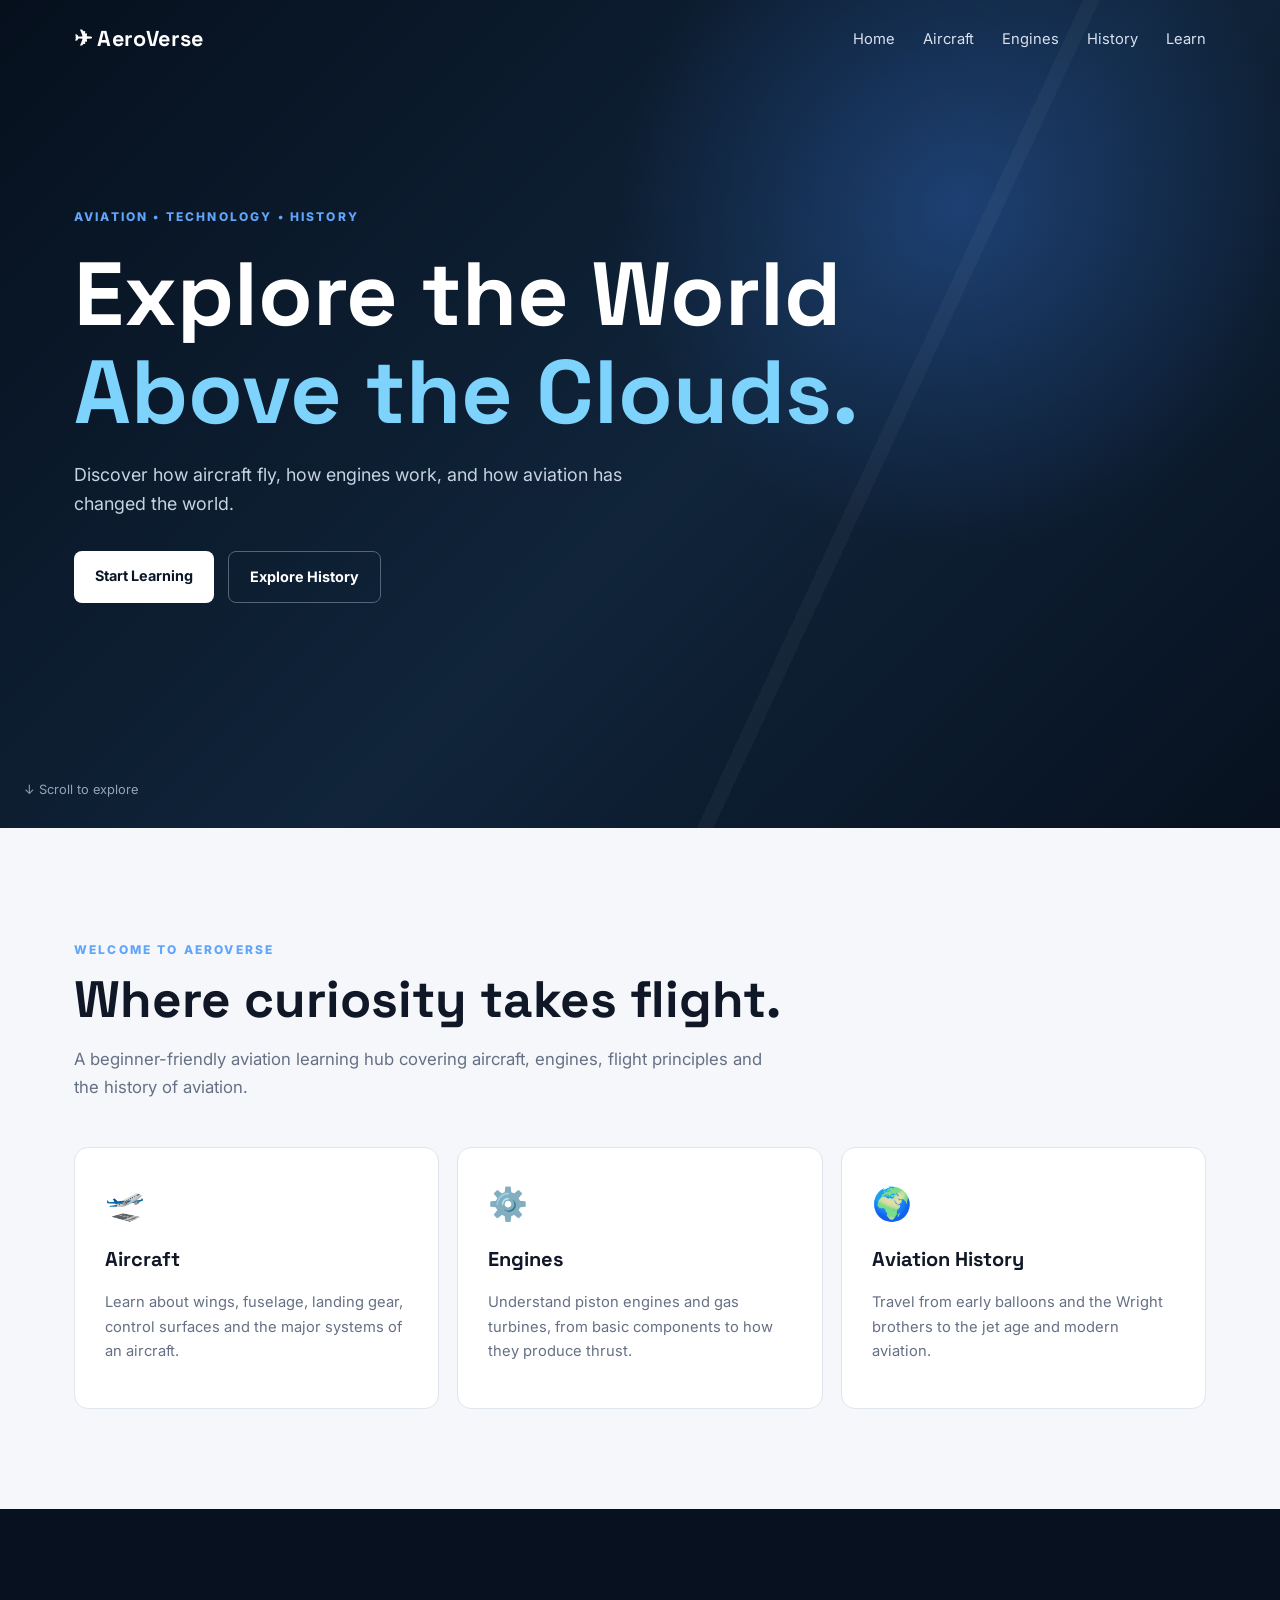
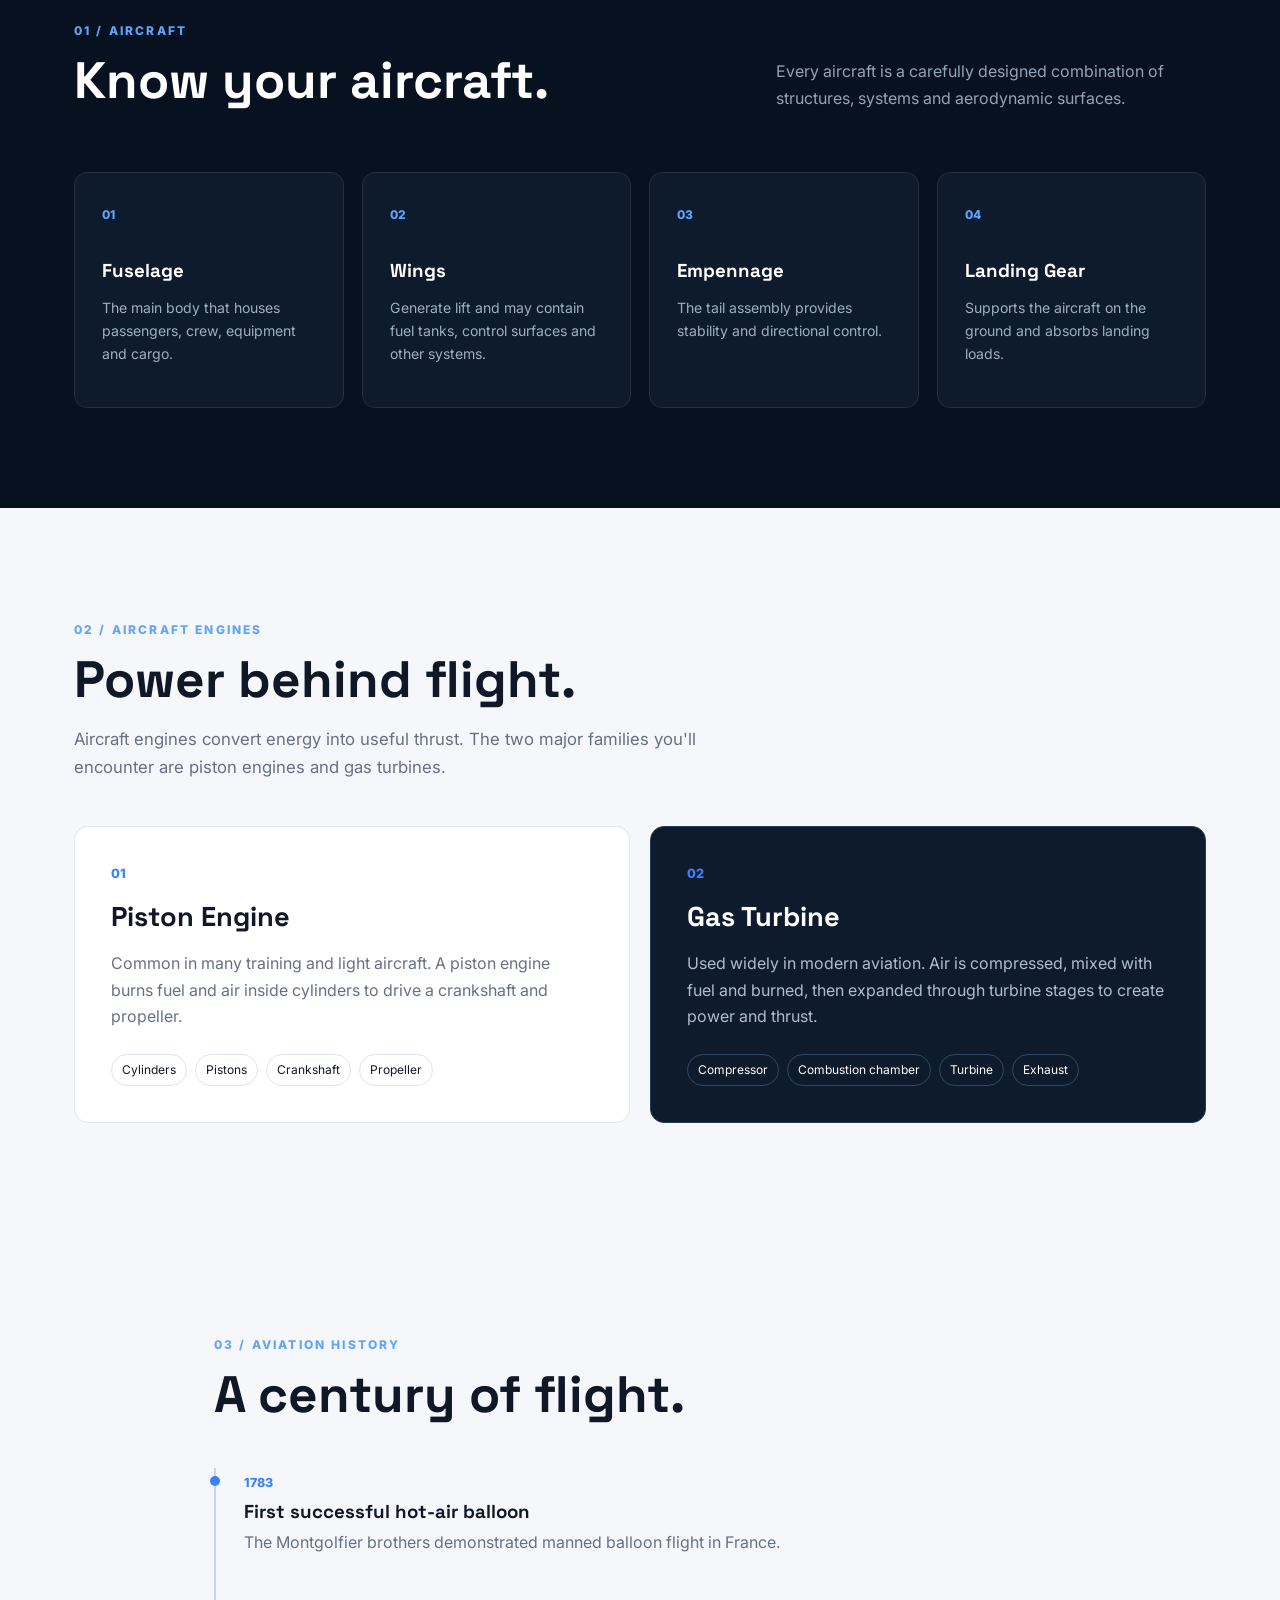
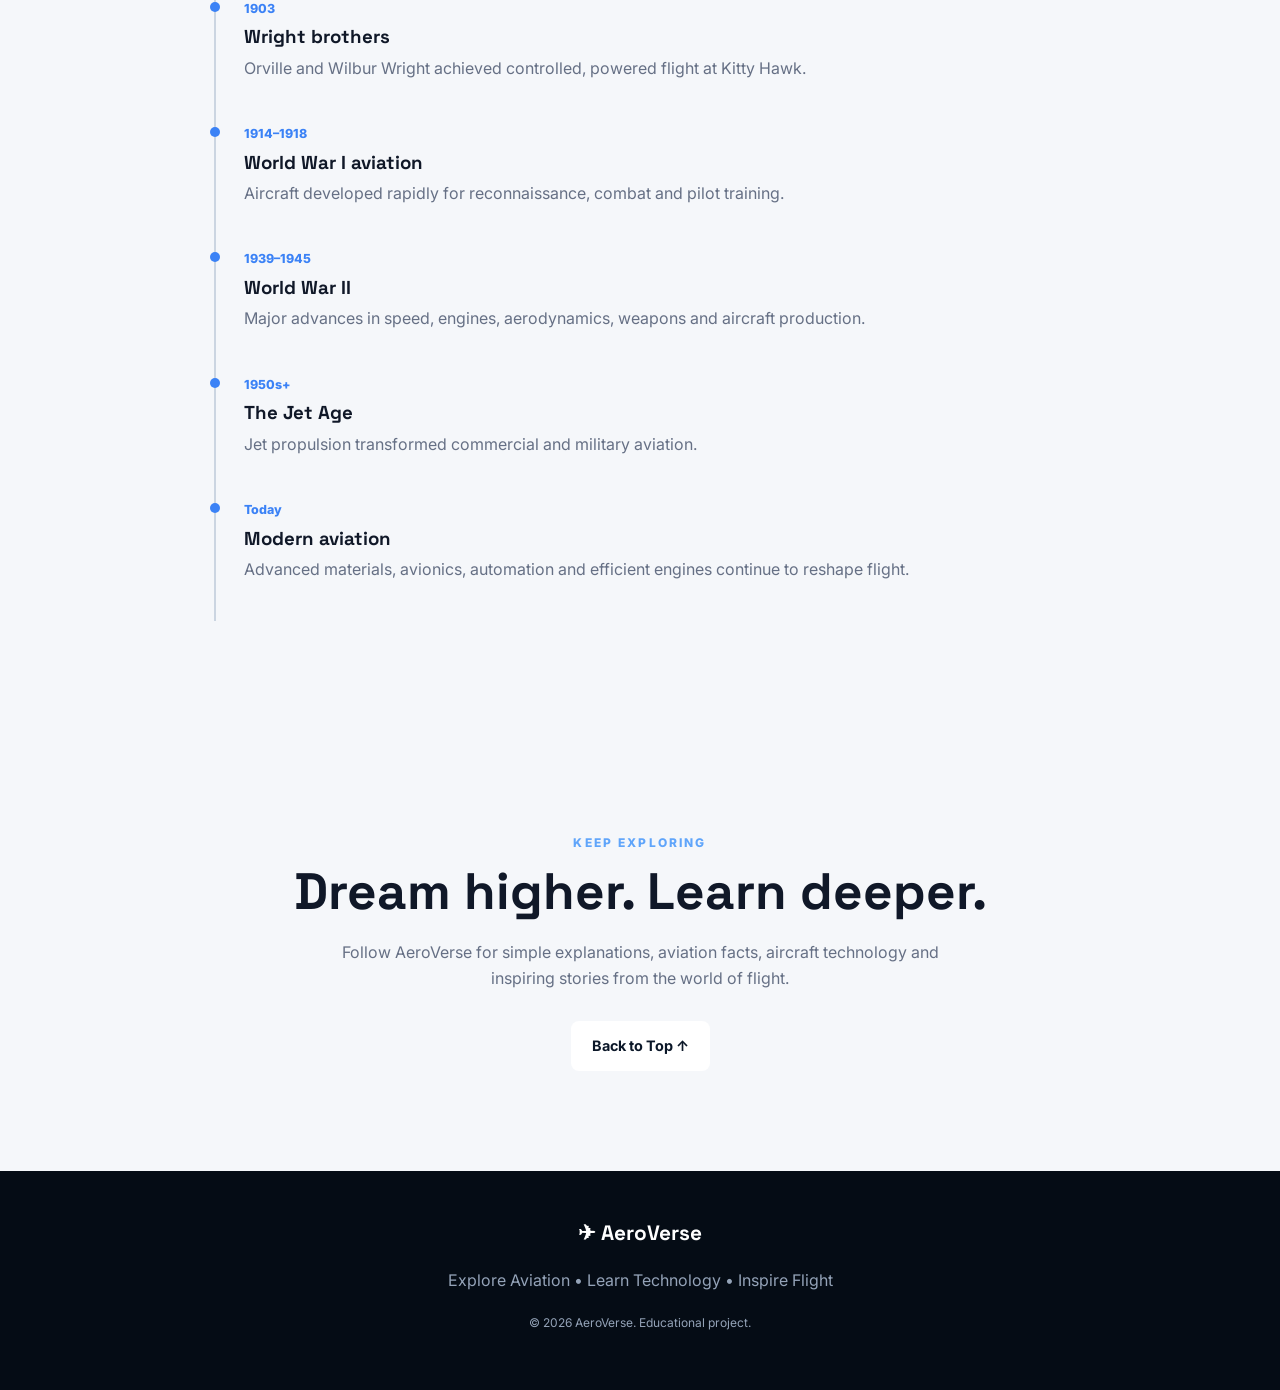
==== index.html @ e1a61847 "Add files via upload" ====
<!DOCTYPE html>
<html lang="en">
<head>
  <meta charset="UTF-8">
  <meta name="viewport" content="width=device-width, initial-scale=1.0">
  <meta name="description" content="AeroVerse - Explore aircraft, engines, aviation history and the technology of flight.">
  <title>AeroVerse | Explore Aviation</title>
  <link rel="stylesheet" href="style.css">
</head>
<body>
  <header class="hero" id="home">
    <nav class="navbar">
      <a class="logo" href="#home">✈ AeroVerse</a>
      <button class="menu-btn" aria-label="Open menu">☰</button>
      <div class="nav-links">
        <a href="#home">Home</a>
        <a href="#aircraft">Aircraft</a>
        <a href="#engines">Engines</a>
        <a href="#history">History</a>
        <a href="#learn">Learn</a>
      </div>
    </nav>

    <div class="hero-content">
      <p class="eyebrow">AVIATION • TECHNOLOGY • HISTORY</p>
      <h1>Explore the World<br><span>Above the Clouds.</span></h1>
      <p class="hero-text">Discover how aircraft fly, how engines work, and how aviation has changed the world.</p>
      <div class="hero-buttons">
        <a class="btn primary" href="#learn">Start Learning</a>
        <a class="btn secondary" href="#history">Explore History</a>
      </div>
    </div>
    <div class="scroll-hint">↓ Scroll to explore</div>
  </header>

  <main>
    <section class="section intro" id="learn">
      <p class="section-tag">WELCOME TO AEROVERSE</p>
      <h2>Where curiosity takes flight.</h2>
      <p class="section-lead">A beginner-friendly aviation learning hub covering aircraft, engines, flight principles and the history of aviation.</p>

      <div class="cards three">
        <article class="card">
          <div class="icon">🛫</div>
          <h3>Aircraft</h3>
          <p>Learn about wings, fuselage, landing gear, control surfaces and the major systems of an aircraft.</p>
        </article>
        <article class="card">
          <div class="icon">⚙️</div>
          <h3>Engines</h3>
          <p>Understand piston engines and gas turbines, from basic components to how they produce thrust.</p>
        </article>
        <article class="card">
          <div class="icon">🌍</div>
          <h3>Aviation History</h3>
          <p>Travel from early balloons and the Wright brothers to the jet age and modern aviation.</p>
        </article>
      </div>
    </section>

    <section class="section dark" id="aircraft">
      <div class="section-heading">
        <div>
          <p class="section-tag">01 / AIRCRAFT</p>
          <h2>Know your aircraft.</h2>
        </div>
        <p>Every aircraft is a carefully designed combination of structures, systems and aerodynamic surfaces.</p>
      </div>

      <div class="cards four">
        <article class="topic-card">
          <span>01</span><h3>Fuselage</h3><p>The main body that houses passengers, crew, equipment and cargo.</p>
        </article>
        <article class="topic-card">
          <span>02</span><h3>Wings</h3><p>Generate lift and may contain fuel tanks, control surfaces and other systems.</p>
        </article>
        <article class="topic-card">
          <span>03</span><h3>Empennage</h3><p>The tail assembly provides stability and directional control.</p>
        </article>
        <article class="topic-card">
          <span>04</span><h3>Landing Gear</h3><p>Supports the aircraft on the ground and absorbs landing loads.</p>
        </article>
      </div>
    </section>

    <section class="section" id="engines">
      <p class="section-tag">02 / AIRCRAFT ENGINES</p>
      <h2>Power behind flight.</h2>
      <p class="section-lead">Aircraft engines convert energy into useful thrust. The two major families you'll encounter are piston engines and gas turbines.</p>

      <div class="engine-grid">
        <article class="engine-card">
          <div class="engine-number">01</div>
          <h3>Piston Engine</h3>
          <p>Common in many training and light aircraft. A piston engine burns fuel and air inside cylinders to drive a crankshaft and propeller.</p>
          <ul><li>Cylinders</li><li>Pistons</li><li>Crankshaft</li><li>Propeller</li></ul>
        </article>
        <article class="engine-card featured">
          <div class="engine-number">02</div>
          <h3>Gas Turbine</h3>
          <p>Used widely in modern aviation. Air is compressed, mixed with fuel and burned, then expanded through turbine stages to create power and thrust.</p>
          <ul><li>Compressor</li><li>Combustion chamber</li><li>Turbine</li><li>Exhaust</li></ul>
        </article>
      </div>
    </section>

    <section class="section timeline-section" id="history">
      <p class="section-tag">03 / AVIATION HISTORY</p>
      <h2>A century of flight.</h2>
      <div class="timeline">
        <div class="timeline-item"><span>1783</span><div><h3>First successful hot-air balloon</h3><p>The Montgolfier brothers demonstrated manned balloon flight in France.</p></div></div>
        <div class="timeline-item"><span>1903</span><div><h3>Wright brothers</h3><p>Orville and Wilbur Wright achieved controlled, powered flight at Kitty Hawk.</p></div></div>
        <div class="timeline-item"><span>1914–1918</span><div><h3>World War I aviation</h3><p>Aircraft developed rapidly for reconnaissance, combat and pilot training.</p></div></div>
        <div class="timeline-item"><span>1939–1945</span><div><h3>World War II</h3><p>Major advances in speed, engines, aerodynamics, weapons and aircraft production.</p></div></div>
        <div class="timeline-item"><span>1950s+</span><div><h3>The Jet Age</h3><p>Jet propulsion transformed commercial and military aviation.</p></div></div>
        <div class="timeline-item"><span>Today</span><div><h3>Modern aviation</h3><p>Advanced materials, avionics, automation and efficient engines continue to reshape flight.</p></div></div>
      </div>
    </section>

    <section class="section cta">
      <p class="section-tag">KEEP EXPLORING</p>
      <h2>Dream higher. Learn deeper.</h2>
      <p>Follow AeroVerse for simple explanations, aviation facts, aircraft technology and inspiring stories from the world of flight.</p>
      <a class="btn primary" href="#home">Back to Top ↑</a>
    </section>
  </main>

  <footer>
    <div class="footer-logo">✈ AeroVerse</div>
    <p>Explore Aviation • Learn Technology • Inspire Flight</p>
    <p class="copyright">© <span id="year"></span> AeroVerse. Educational project.</p>
  </footer>

  <script src="script.js"></script>
</body>
</html>
---- style.css ----
@import url('https://fonts.googleapis.com/css2?family=Inter:wght@400;500;600;700;800&family=Space+Grotesk:wght@500;600;700&display=swap');

:root{--bg:#f5f7fa;--ink:#101828;--muted:#667085;--dark:#07111f;--dark2:#0d1b2d;--line:#dfe5ec;--accent:#3b82f6;--white:#fff}
*{box-sizing:border-box;scroll-behavior:smooth}
body{margin:0;font-family:Inter,Arial,sans-serif;color:var(--ink);background:var(--bg);line-height:1.65}
h1,h2,h3{font-family:"Space Grotesk",Inter,sans-serif;line-height:1.1;margin-top:0}
a{text-decoration:none;color:inherit}
.hero{min-height:92vh;color:#fff;background:radial-gradient(circle at 75% 25%,rgba(59,130,246,.3),transparent 30%),linear-gradient(135deg,#06101d,#10243a 55%,#07111f);position:relative;overflow:hidden}
.hero:after{content:"";position:absolute;inset:0;background:linear-gradient(115deg,transparent 0 65%,rgba(255,255,255,.035) 65% 66%,transparent 66% 100%);pointer-events:none}
.navbar{height:78px;max-width:1180px;margin:auto;padding:0 24px;display:flex;align-items:center;justify-content:space-between;position:relative;z-index:3}
.logo{font-family:"Space Grotesk";font-weight:700;font-size:1.35rem;letter-spacing:.2px}
.nav-links{display:flex;gap:28px;font-size:.92rem;color:#d8e1ed}
.nav-links a:hover{color:#fff}
.menu-btn{display:none;background:none;border:0;color:#fff;font-size:1.7rem}
.hero-content{max-width:1180px;margin:auto;padding:13vh 24px 70px;position:relative;z-index:2}
.eyebrow,.section-tag{font-size:.75rem;letter-spacing:.18em;font-weight:800;color:#60a5fa}
.hero h1{font-size:clamp(3rem,7vw,6.6rem);max-width:900px;margin:18px 0}
.hero h1 span{color:#7dd3fc}
.hero-text{font-size:1.12rem;max-width:620px;color:#c7d3e2}
.hero-buttons{display:flex;gap:14px;margin-top:32px;flex-wrap:wrap}
.btn{display:inline-block;padding:13px 21px;border-radius:8px;font-weight:700;font-size:.9rem}
.primary{background:#fff;color:#0b1728}
.primary:hover{transform:translateY(-2px)}
.secondary{border:1px solid #52657c;color:#fff}
.scroll-hint{position:absolute;bottom:28px;left:24px;color:#94a3b8;font-size:.8rem}
.section{max-width:1180px;margin:auto;padding:100px 24px}
.section h2{font-size:clamp(2.1rem,4vw,3.5rem);margin:12px 0 18px}
.section-lead{max-width:700px;color:var(--muted);font-size:1.05rem}
.cards{display:grid;gap:18px;margin-top:45px}.three{grid-template-columns:repeat(3,1fr)}.four{grid-template-columns:repeat(4,1fr)}
.card{background:#fff;padding:30px;border:1px solid var(--line);border-radius:14px;transition:.25s}.card:hover,.topic-card:hover,.engine-card:hover{transform:translateY(-5px);box-shadow:0 16px 35px rgba(16,24,40,.08)}
.icon{font-size:2rem;margin-bottom:18px}.card h3{font-size:1.25rem}.card p{color:var(--muted);font-size:.92rem}
.dark{max-width:none;background:var(--dark);color:#fff;padding-left:max(24px,calc((100% - 1132px)/2));padding-right:max(24px,calc((100% - 1132px)/2))}
.dark .section-heading{display:flex;justify-content:space-between;gap:50px;align-items:end}.dark .section-heading>p{max-width:430px;color:#93a4b8}.dark .section-tag{color:#60a5fa}
.topic-card{background:var(--dark2);border:1px solid #1e3147;padding:27px;border-radius:13px;transition:.25s}.topic-card span{color:#60a5fa;font-weight:800;font-size:.75rem}.topic-card h3{margin:35px 0 12px}.topic-card p{color:#9cafc4;font-size:.88rem}
.engine-grid{display:grid;grid-template-columns:1fr 1fr;gap:20px;margin-top:45px}.engine-card{background:#fff;border:1px solid var(--line);border-radius:14px;padding:36px;transition:.25s}.engine-card.featured{background:#0d1b2d;color:#fff;border-color:#213b58}.engine-number{font-weight:800;color:var(--accent);font-size:.8rem}.engine-card h3{font-size:1.7rem;margin:18px 0}.engine-card p{color:var(--muted)}.featured p{color:#aebed0}.engine-card ul{list-style:none;padding:0;margin:25px 0 0;display:flex;gap:8px;flex-wrap:wrap}.engine-card li{border:1px solid var(--line);border-radius:20px;padding:5px 10px;font-size:.75rem}.featured li{border-color:#314960}
.timeline-section{max-width:900px}.timeline{margin-top:45px;border-left:2px solid #cbd5e1;padding-left:28px}.timeline-item{position:relative;padding:0 0 38px}.timeline-item:before{content:"";position:absolute;width:10px;height:10px;background:var(--accent);border-radius:50%;left:-34px;top:8px}.timeline-item>span{font-weight:800;font-size:.78rem;color:var(--accent)}.timeline-item h3{margin:7px 0}.timeline-item p{margin:0;color:var(--muted)}
.cta{text-align:center;max-width:800px}.cta>p:not(.section-tag){color:var(--muted);margin:0 auto 30px;max-width:620px}
footer{background:#050c15;color:#94a3b8;text-align:center;padding:45px 24px}.footer-logo{font-family:"Space Grotesk";font-size:1.3rem;font-weight:700;color:#fff}.copyright{font-size:.75rem;margin-top:20px}
@media(max-width:800px){.nav-links{display:none;position:absolute;top:70px;right:20px;left:20px;background:#0d1b2d;padding:18px;border-radius:12px;flex-direction:column;gap:15px}.nav-links.open{display:flex}.menu-btn{display:block}.three,.four,.engine-grid{grid-template-columns:1fr}.dark .section-heading{display:block}.dark .section-heading>p{margin-top:20px}.section{padding-top:75px;padding-bottom:75px}.hero-content{padding-top:10vh}.hero h1{font-size:clamp(2.7rem,13vw,5rem)}}
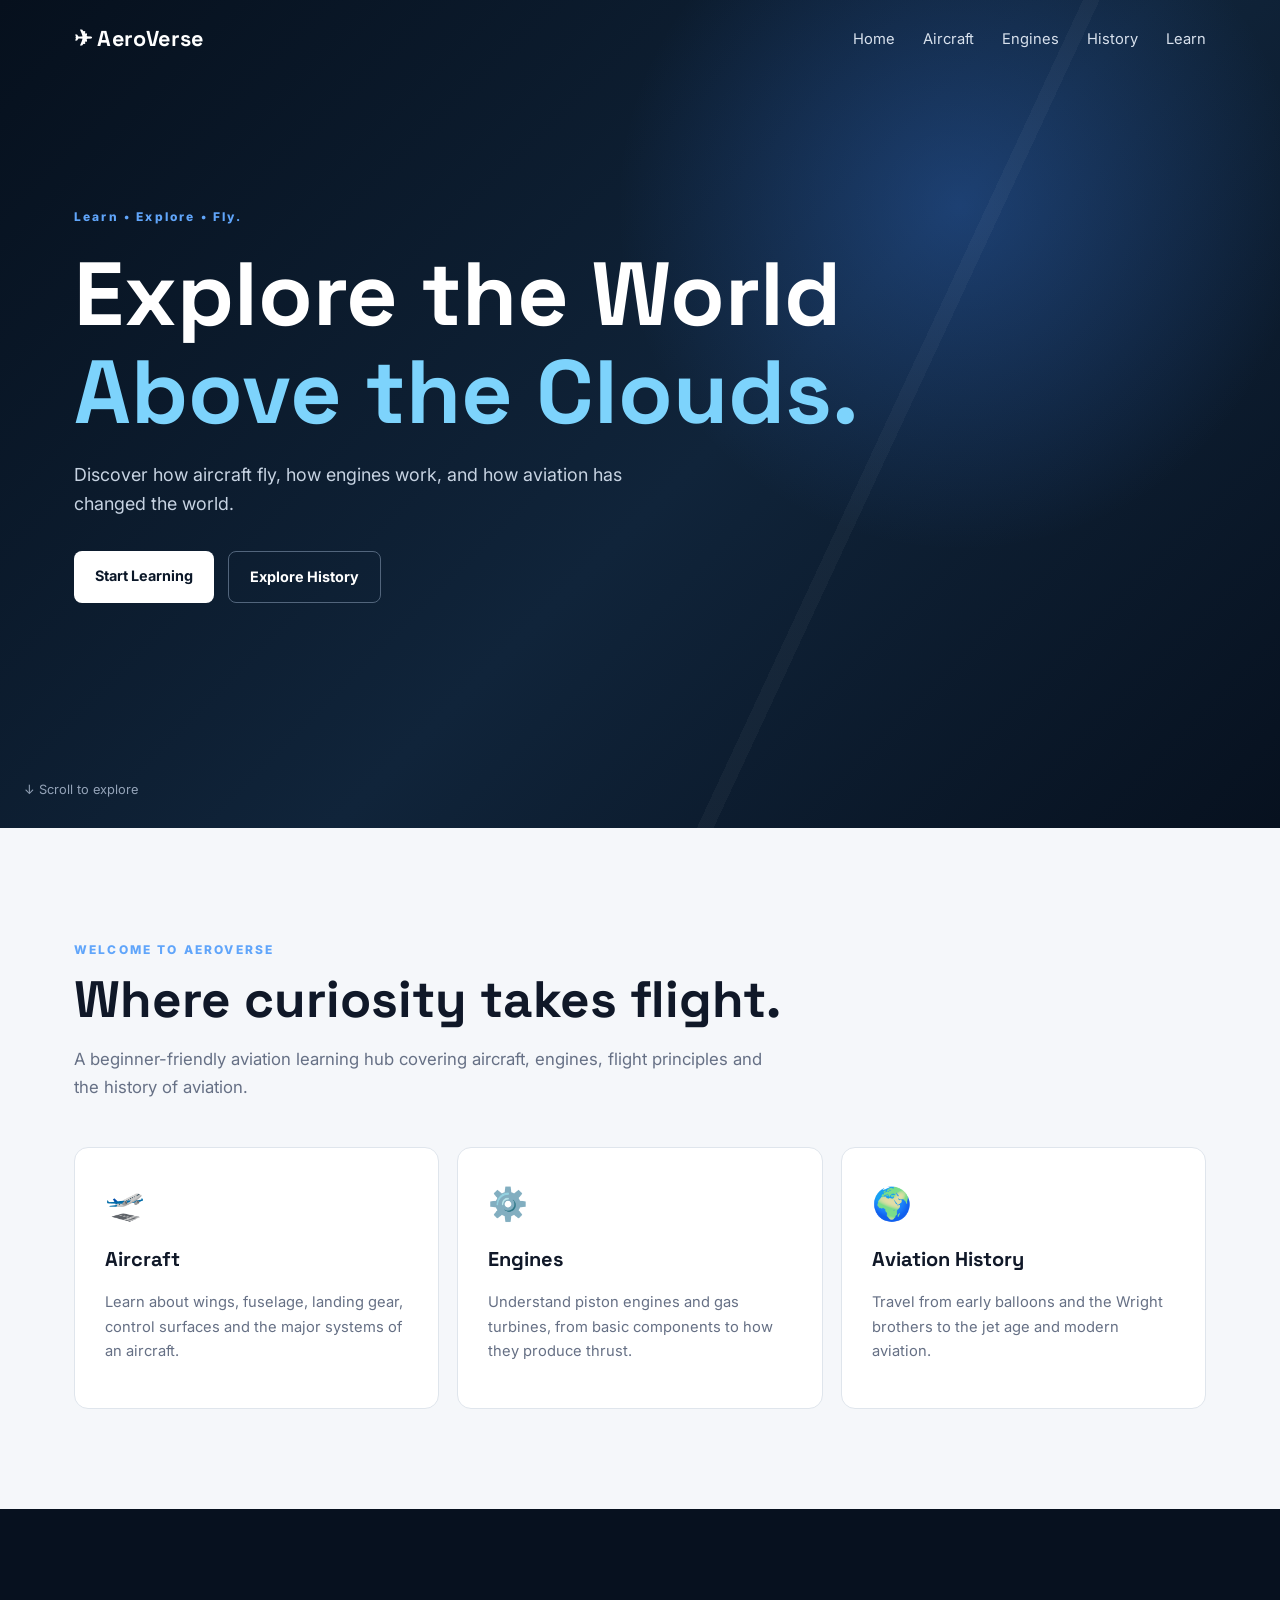
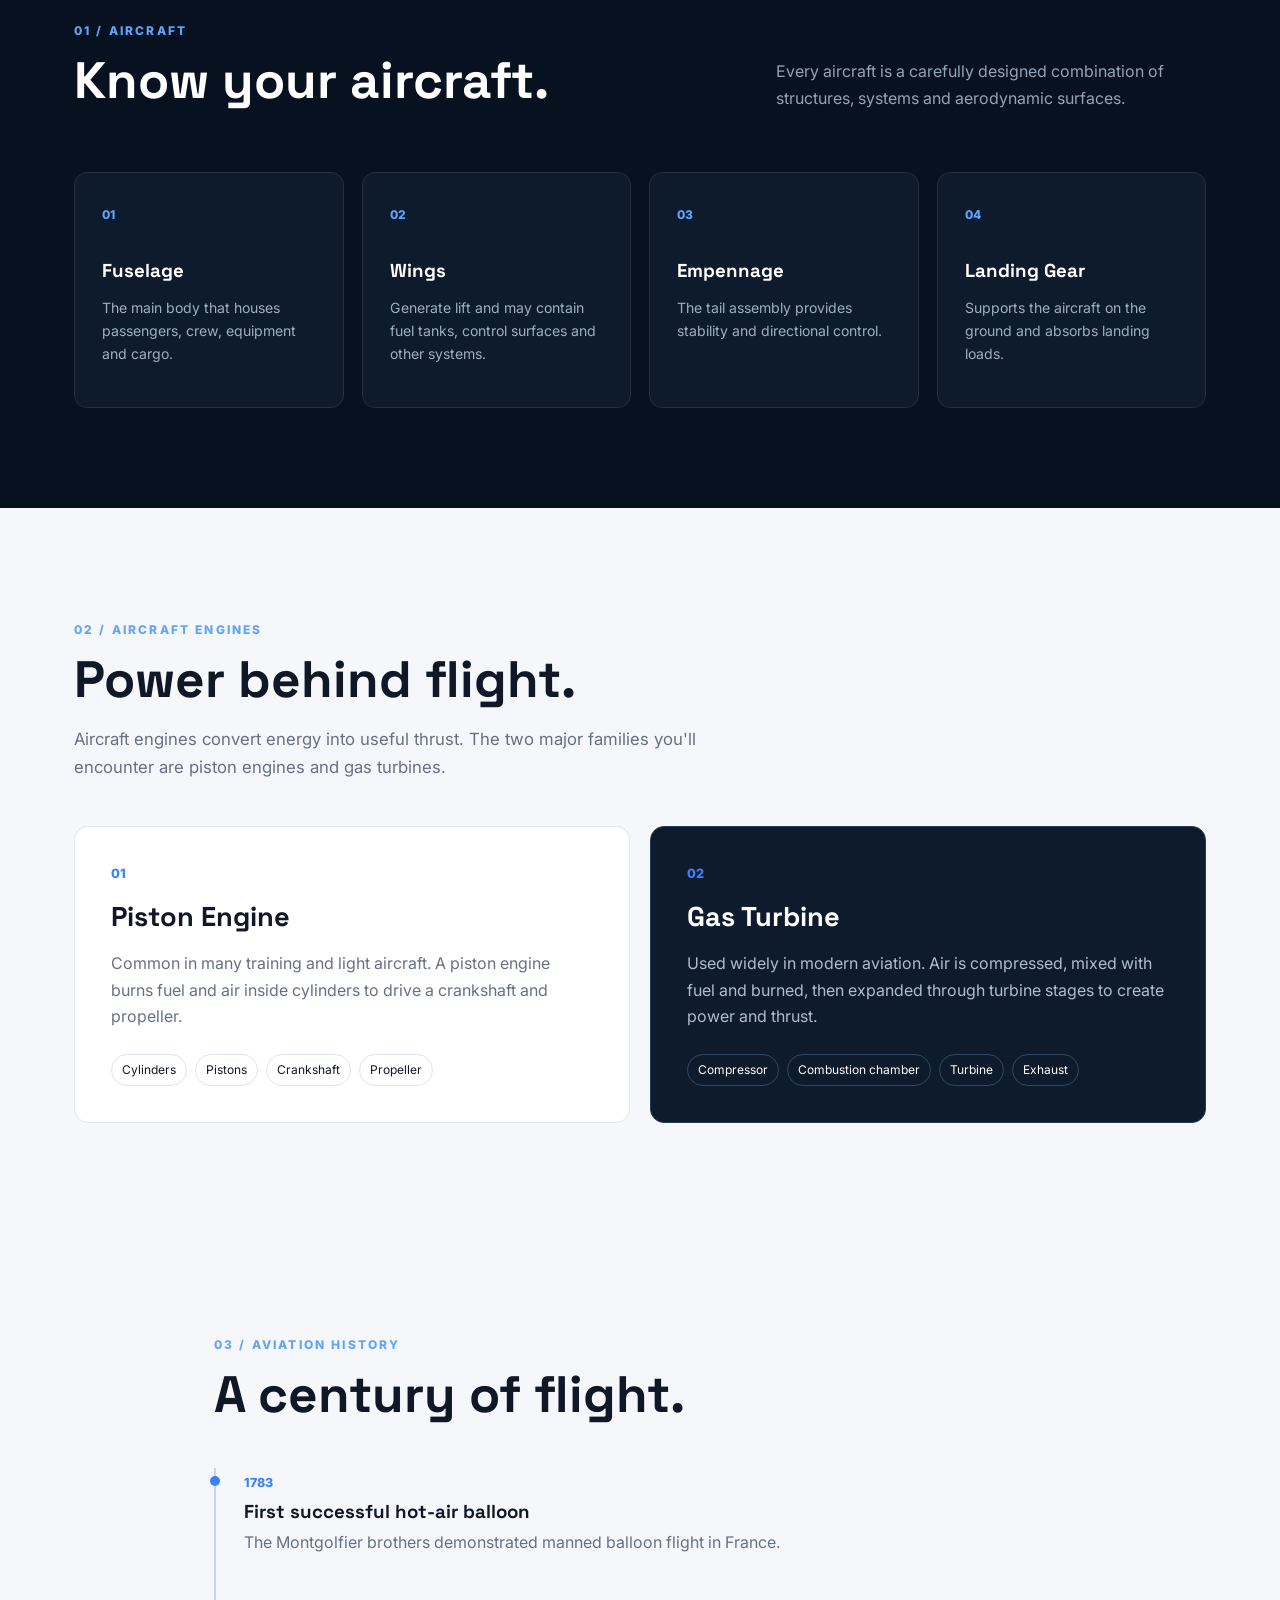
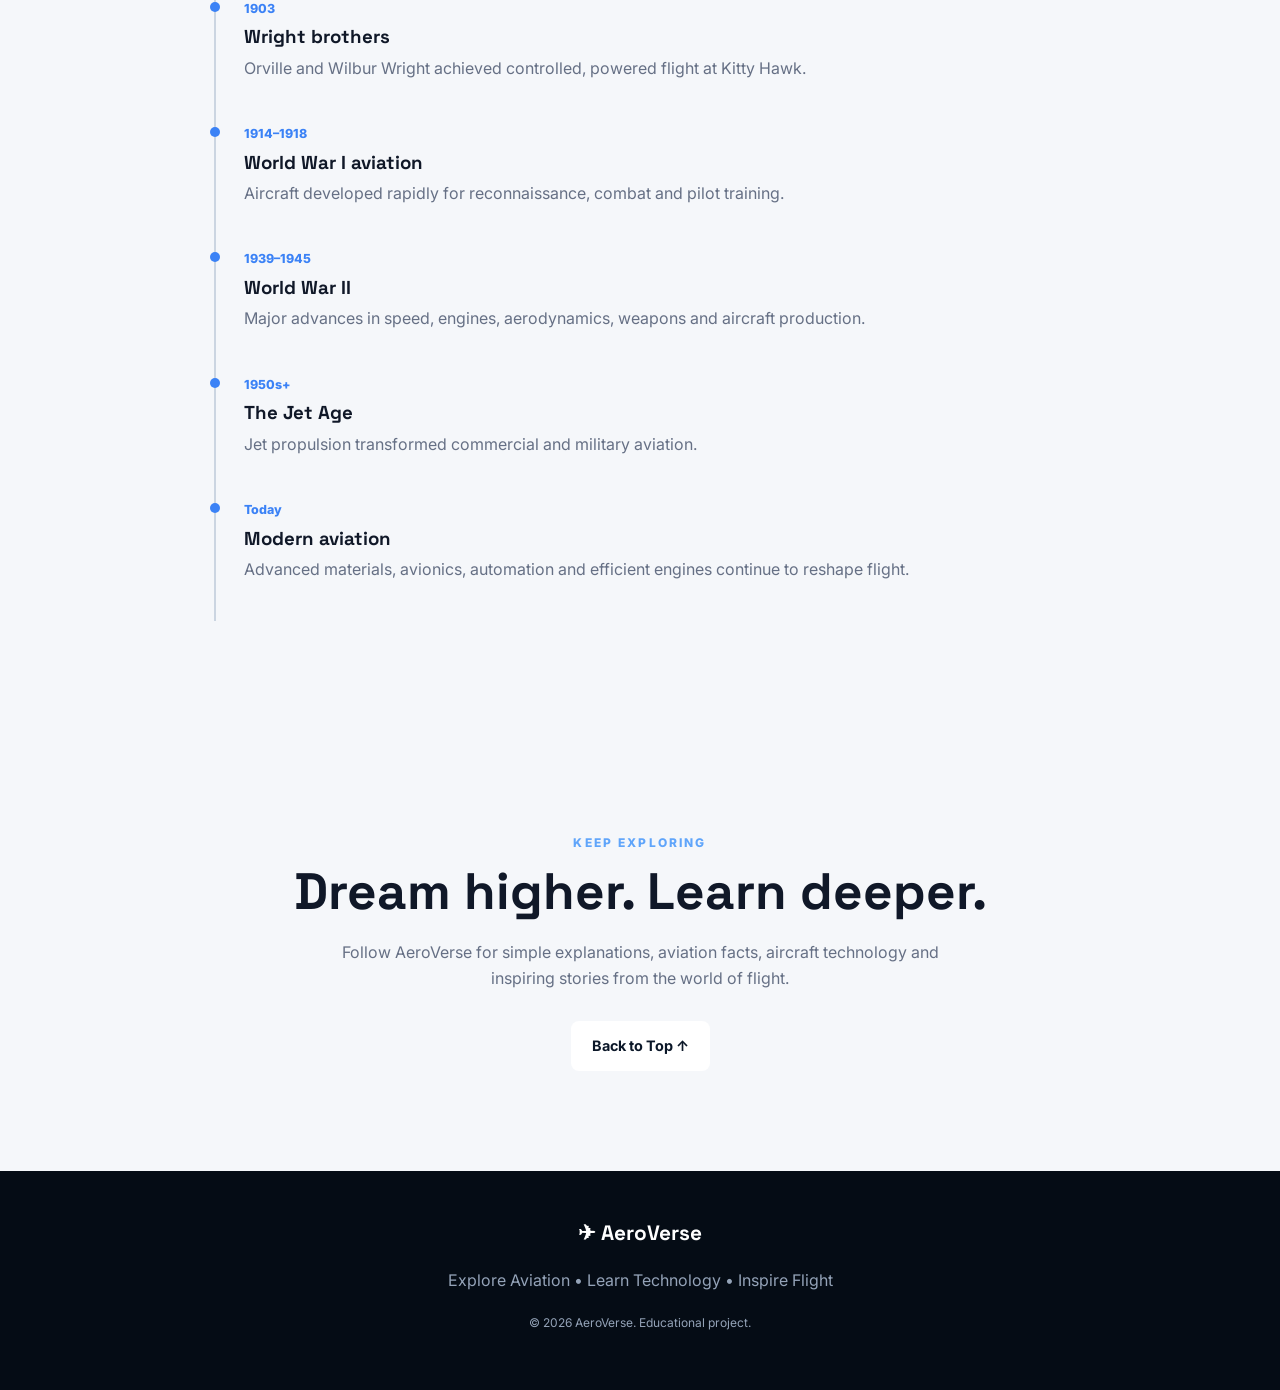
==== commit 9cb01694: "Update index.html" ====
--- a/index.html
+++ b/index.html
@@ -22,7 +22,7 @@
     </nav>
 
     <div class="hero-content">
-      <p class="eyebrow">AVIATION • TECHNOLOGY • HISTORY</p>
+      <p class="eyebrow"> Learn • Explore • Fly.</p>
       <h1>Explore the World<br><span>Above the Clouds.</span></h1>
       <p class="hero-text">Discover how aircraft fly, how engines work, and how aviation has changed the world.</p>
       <div class="hero-buttons">
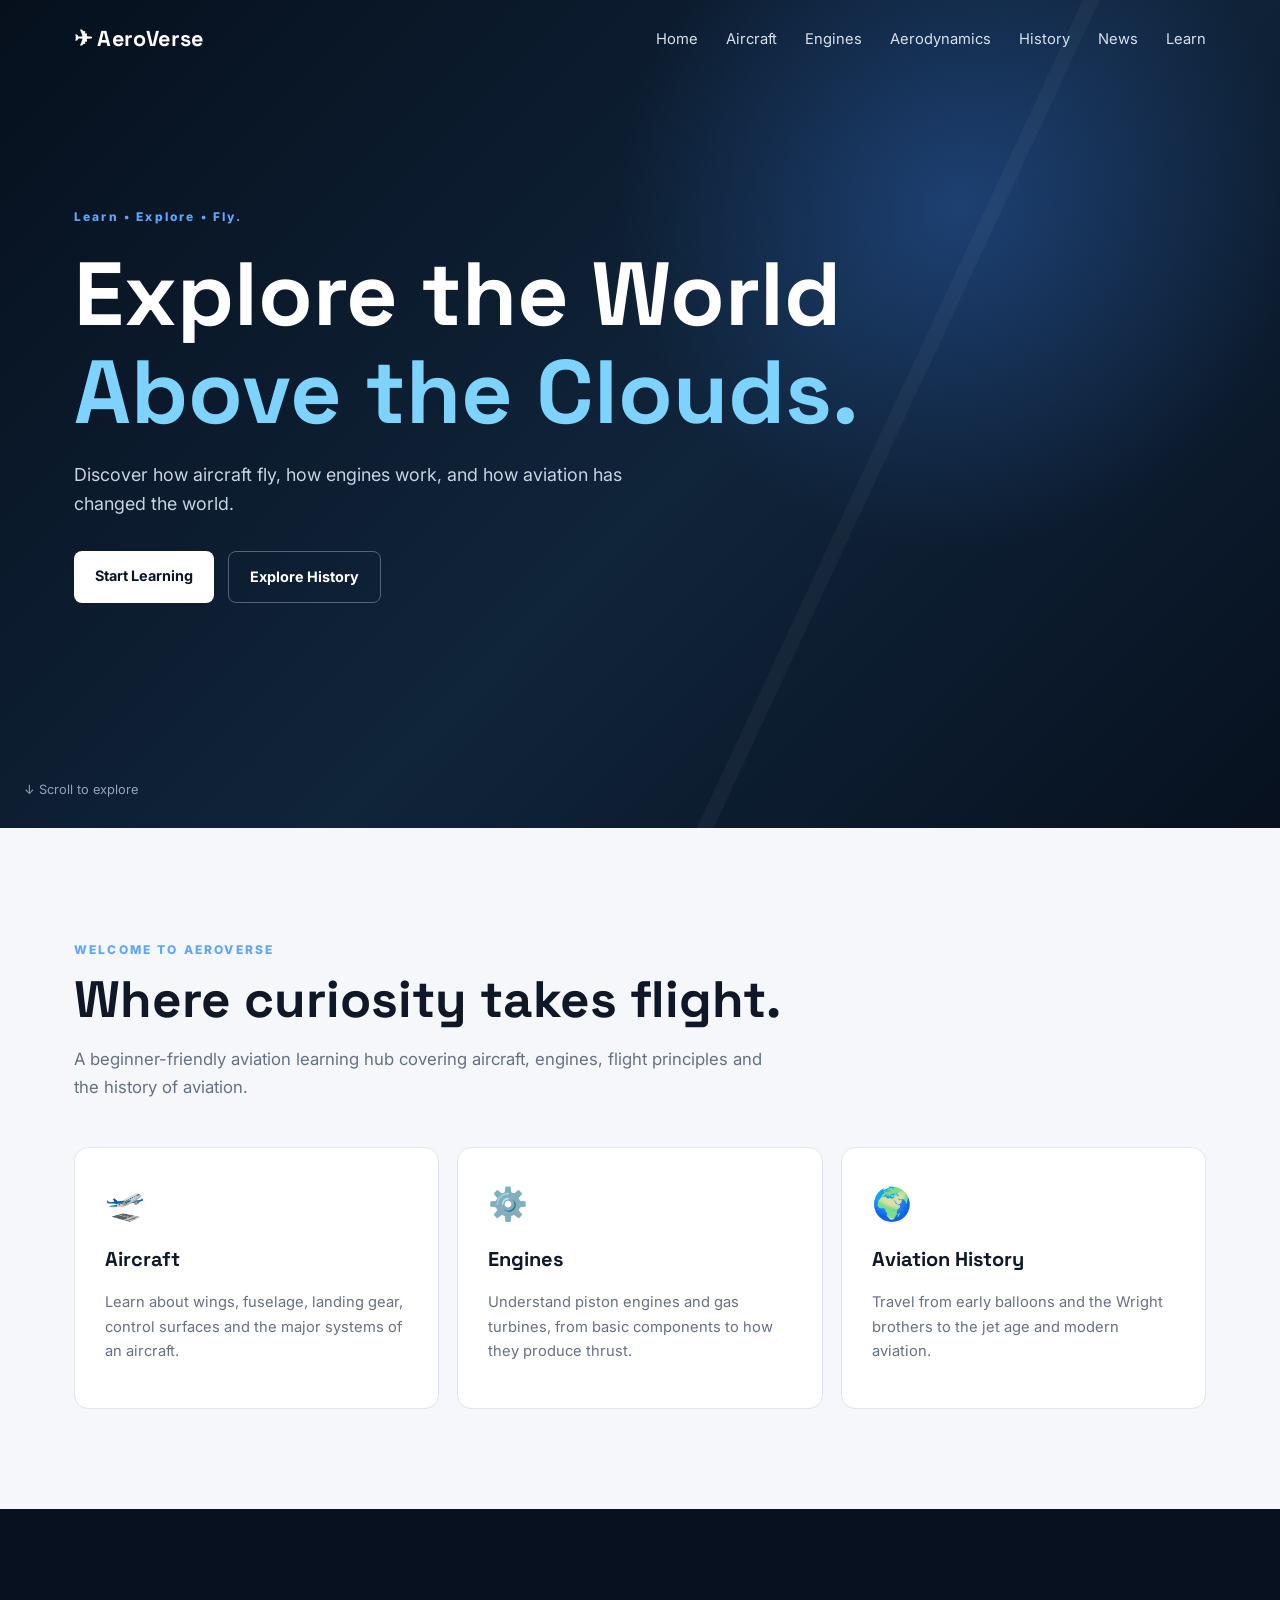
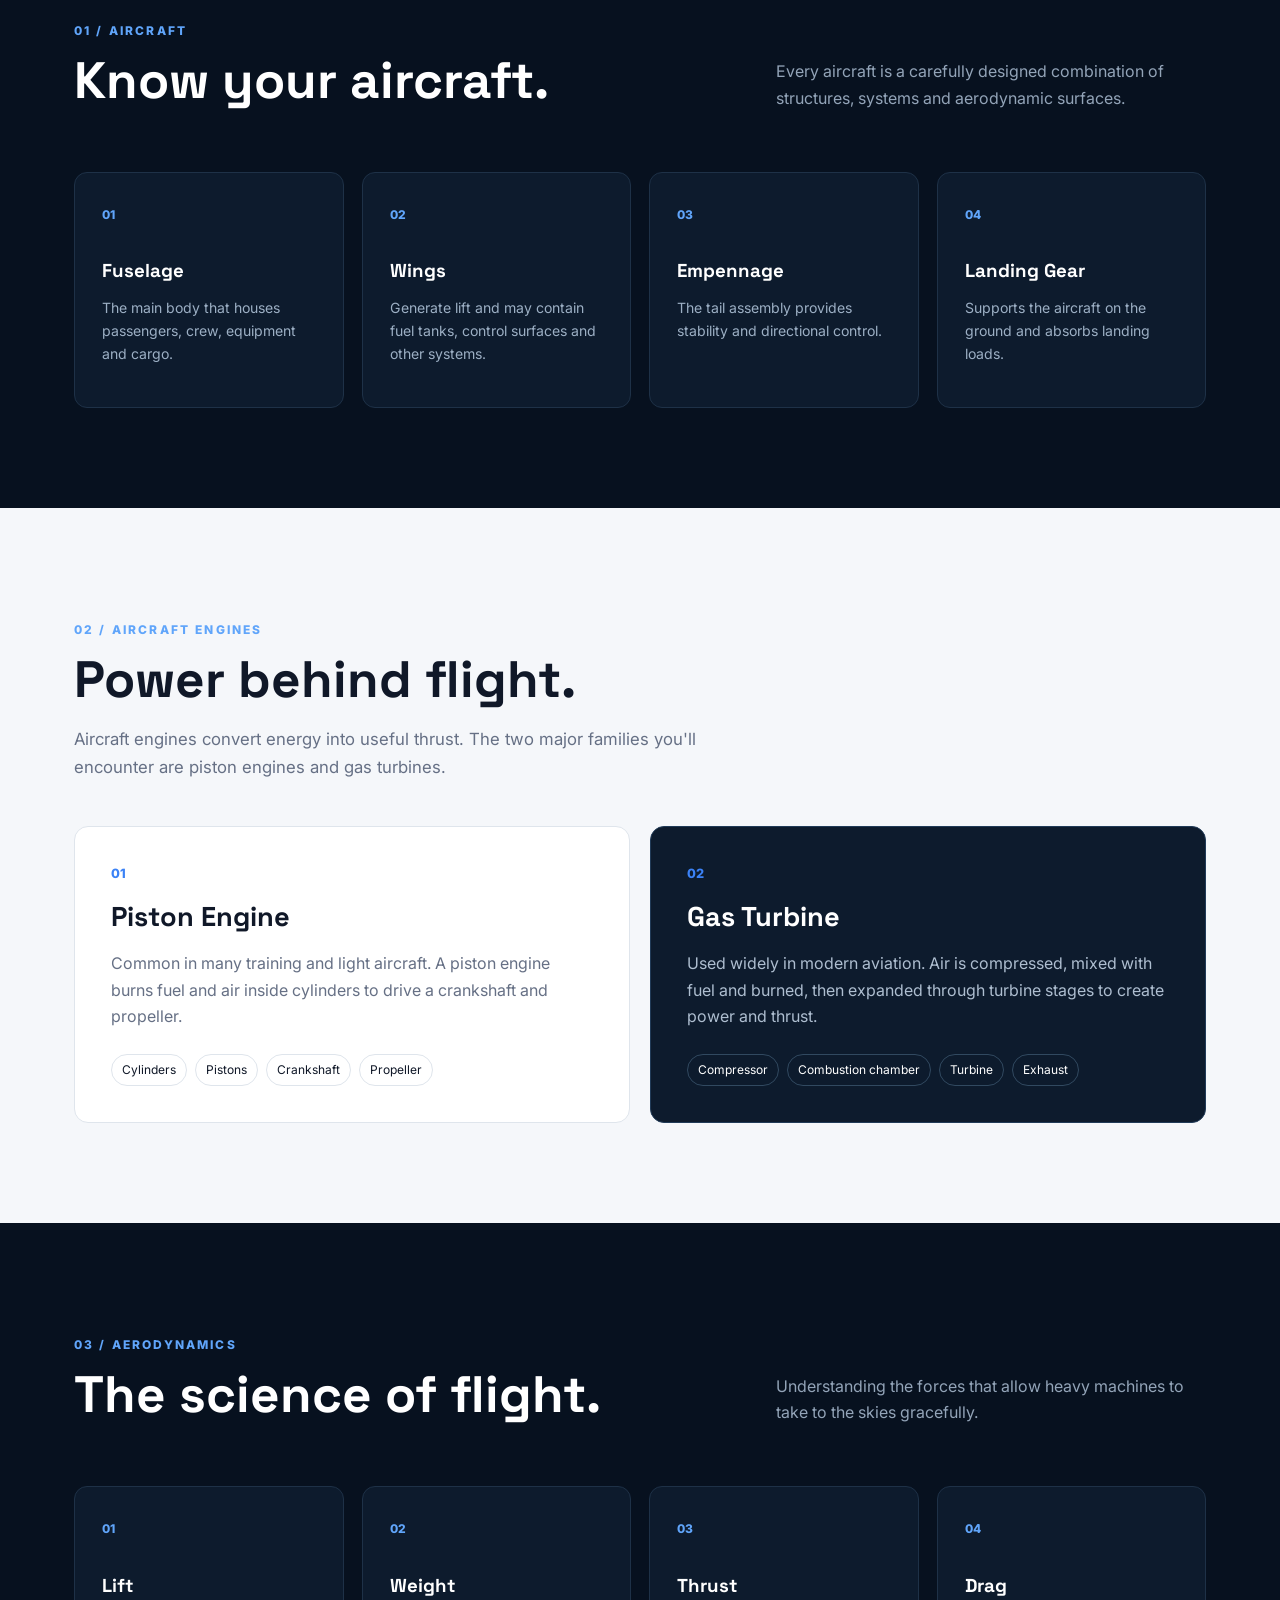
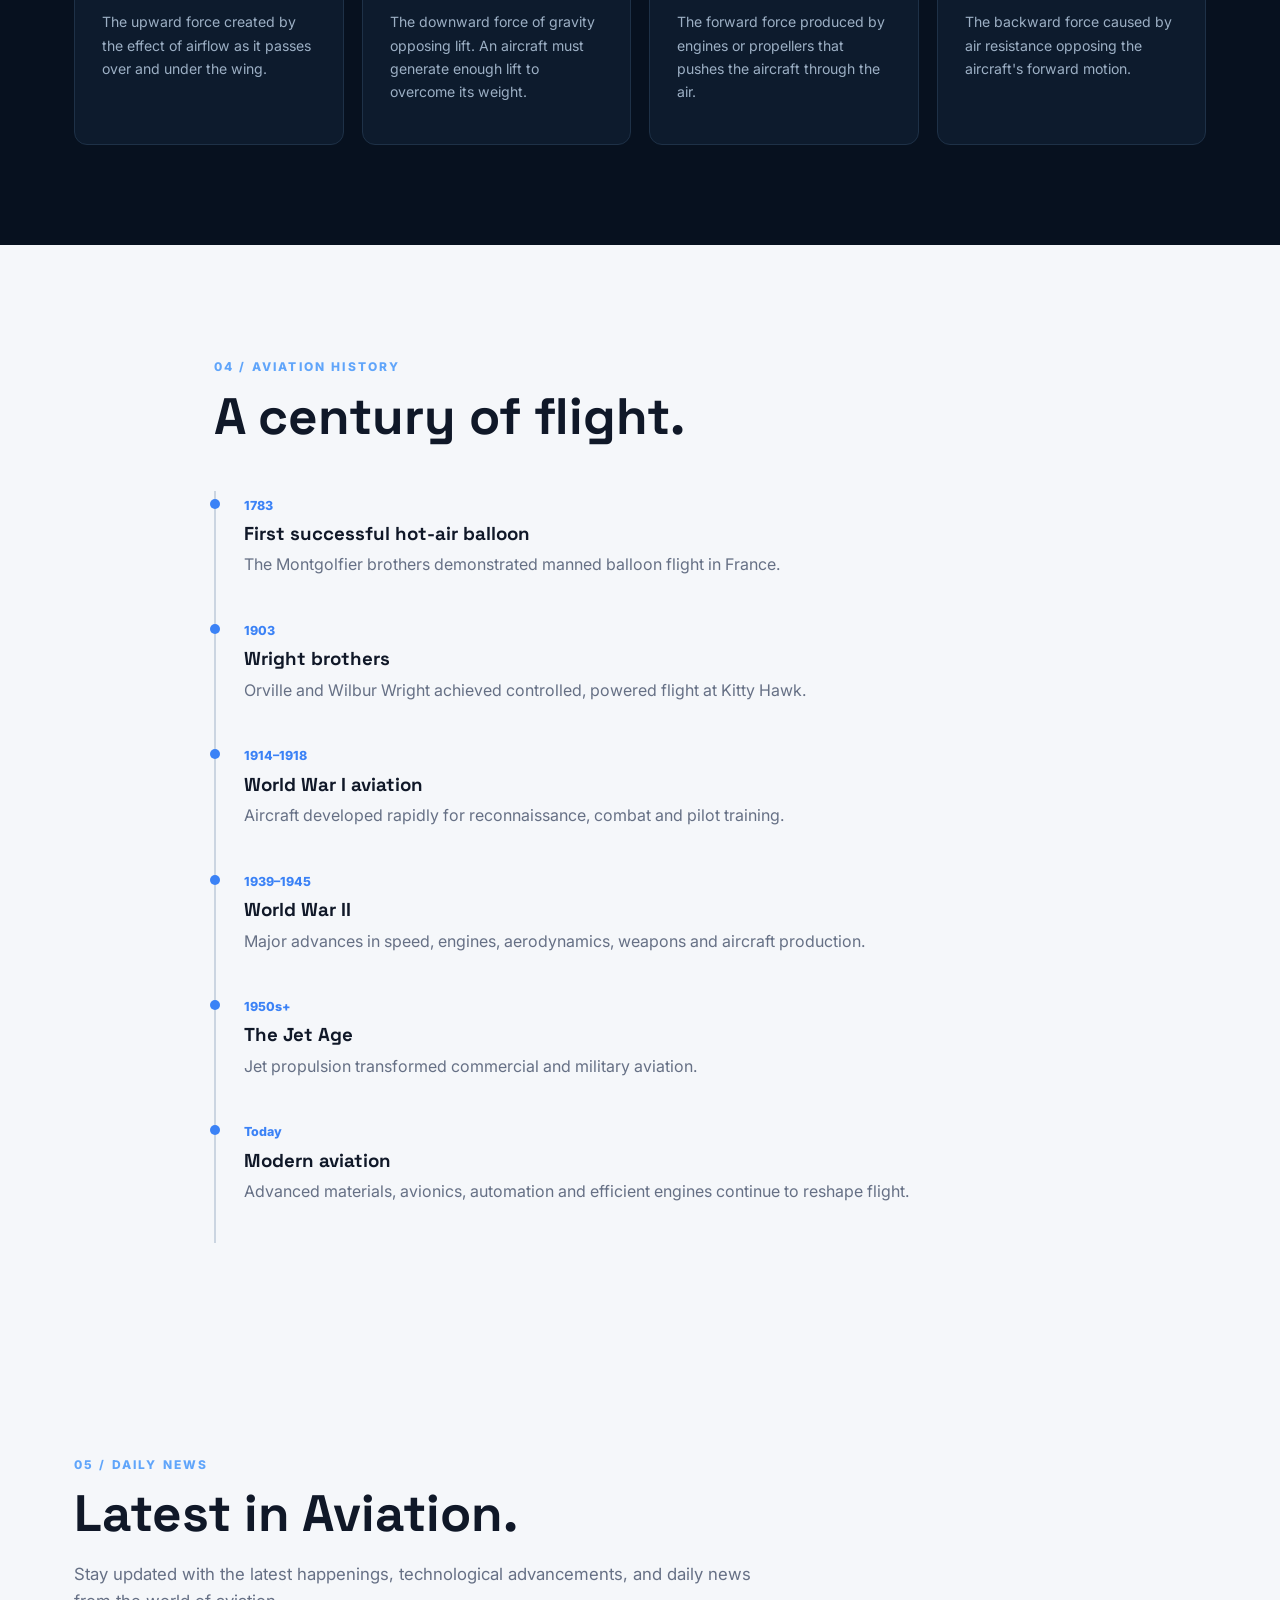
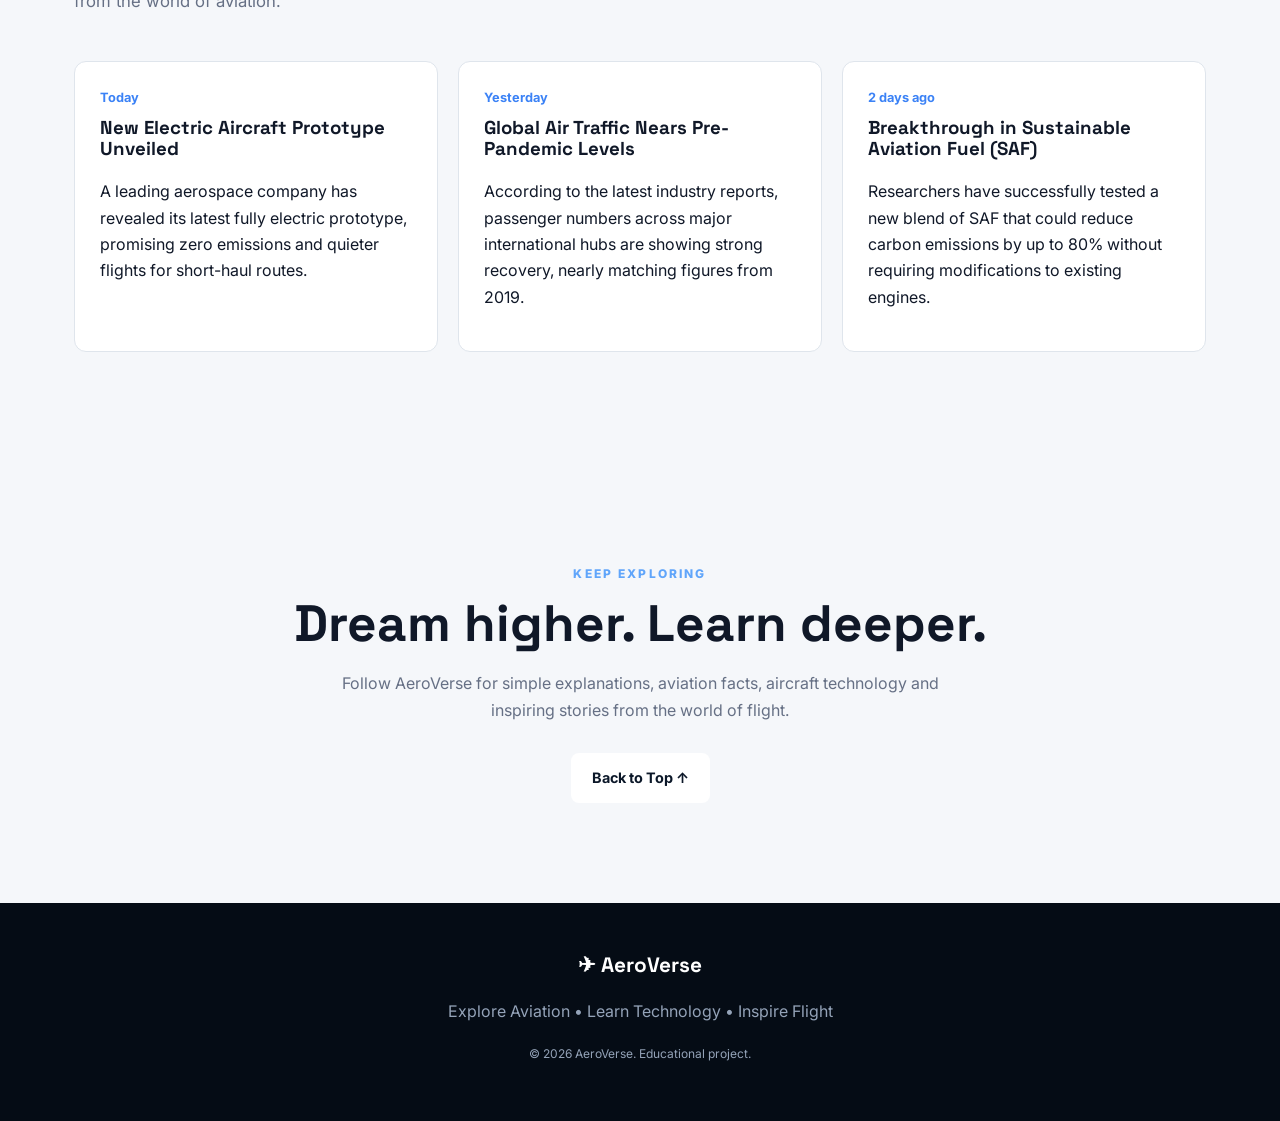
==== commit 9e5015e6: "feat: add aerodynamics and daily news sections - Added a new 'Aerodynamics' section with educational" ====
--- a/index.html
+++ b/index.html
@@ -16,7 +16,9 @@
         <a href="#home">Home</a>
         <a href="#aircraft">Aircraft</a>
         <a href="#engines">Engines</a>
+        <a href="#aerodynamics">Aerodynamics</a>
         <a href="#history">History</a>
+        <a href="#news">News</a>
         <a href="#learn">Learn</a>
       </div>
     </nav>
@@ -104,8 +106,33 @@
       </div>
     </section>
 
+    <section class="section dark" id="aerodynamics">
+      <div class="section-heading">
+        <div>
+          <p class="section-tag">03 / AERODYNAMICS</p>
+          <h2>The science of flight.</h2>
+        </div>
+        <p>Understanding the forces that allow heavy machines to take to the skies gracefully.</p>
+      </div>
+
+      <div class="cards four">
+        <article class="topic-card">
+          <span>01</span><h3>Lift</h3><p>The upward force created by the effect of airflow as it passes over and under the wing.</p>
+        </article>
+        <article class="topic-card">
+          <span>02</span><h3>Weight</h3><p>The downward force of gravity opposing lift. An aircraft must generate enough lift to overcome its weight.</p>
+        </article>
+        <article class="topic-card">
+          <span>03</span><h3>Thrust</h3><p>The forward force produced by engines or propellers that pushes the aircraft through the air.</p>
+        </article>
+        <article class="topic-card">
+          <span>04</span><h3>Drag</h3><p>The backward force caused by air resistance opposing the aircraft's forward motion.</p>
+        </article>
+      </div>
+    </section>
+
     <section class="section timeline-section" id="history">
-      <p class="section-tag">03 / AVIATION HISTORY</p>
+      <p class="section-tag">04 / AVIATION HISTORY</p>
       <h2>A century of flight.</h2>
       <div class="timeline">
         <div class="timeline-item"><span>1783</span><div><h3>First successful hot-air balloon</h3><p>The Montgolfier brothers demonstrated manned balloon flight in France.</p></div></div>
@@ -114,6 +141,30 @@
         <div class="timeline-item"><span>1939–1945</span><div><h3>World War II</h3><p>Major advances in speed, engines, aerodynamics, weapons and aircraft production.</p></div></div>
         <div class="timeline-item"><span>1950s+</span><div><h3>The Jet Age</h3><p>Jet propulsion transformed commercial and military aviation.</p></div></div>
         <div class="timeline-item"><span>Today</span><div><h3>Modern aviation</h3><p>Advanced materials, avionics, automation and efficient engines continue to reshape flight.</p></div></div>
+      </div>
+    </section>
+
+    <section class="section" id="news">
+      <p class="section-tag">05 / DAILY NEWS</p>
+      <h2>Latest in Aviation.</h2>
+      <p class="section-lead">Stay updated with the latest happenings, technological advancements, and daily news from the world of aviation.</p>
+
+      <div class="news-grid">
+        <article class="news-card">
+          <div class="news-date">Today</div>
+          <h3>New Electric Aircraft Prototype Unveiled</h3>
+          <p>A leading aerospace company has revealed its latest fully electric prototype, promising zero emissions and quieter flights for short-haul routes.</p>
+        </article>
+        <article class="news-card">
+          <div class="news-date">Yesterday</div>
+          <h3>Global Air Traffic Nears Pre-Pandemic Levels</h3>
+          <p>According to the latest industry reports, passenger numbers across major international hubs are showing strong recovery, nearly matching figures from 2019.</p>
+        </article>
+        <article class="news-card">
+          <div class="news-date">2 days ago</div>
+          <h3>Breakthrough in Sustainable Aviation Fuel (SAF)</h3>
+          <p>Researchers have successfully tested a new blend of SAF that could reduce carbon emissions by up to 80% without requiring modifications to existing engines.</p>
+        </article>
       </div>
     </section>
 
--- a/style.css
+++ b/style.css
@@ -33,6 +33,7 @@
 .dark .section-heading{display:flex;justify-content:space-between;gap:50px;align-items:end}.dark .section-heading>p{max-width:430px;color:#93a4b8}.dark .section-tag{color:#60a5fa}
 .topic-card{background:var(--dark2);border:1px solid #1e3147;padding:27px;border-radius:13px;transition:.25s}.topic-card span{color:#60a5fa;font-weight:800;font-size:.75rem}.topic-card h3{margin:35px 0 12px}.topic-card p{color:#9cafc4;font-size:.88rem}
 .engine-grid{display:grid;grid-template-columns:1fr 1fr;gap:20px;margin-top:45px}.engine-card{background:#fff;border:1px solid var(--line);border-radius:14px;padding:36px;transition:.25s}.engine-card.featured{background:#0d1b2d;color:#fff;border-color:#213b58}.engine-number{font-weight:800;color:var(--accent);font-size:.8rem}.engine-card h3{font-size:1.7rem;margin:18px 0}.engine-card p{color:var(--muted)}.featured p{color:#aebed0}.engine-card ul{list-style:none;padding:0;margin:25px 0 0;display:flex;gap:8px;flex-wrap:wrap}.engine-card li{border:1px solid var(--line);border-radius:20px;padding:5px 10px;font-size:.75rem}.featured li{border-color:#314960}
+.news-grid{display:grid;gap:20px;grid-template-columns:repeat(auto-fit,minmax(280px,1fr));margin-top:45px}.news-card{background:#fff;padding:25px;border:1px solid var(--line);border-radius:12px;transition:.25s}.news-card:hover{transform:translateY(-5px);box-shadow:0 16px 35px rgba(16,24,40,.08)}.news-date{font-size:.8rem;font-weight:700;color:var(--accent);margin-bottom:10px}
 .timeline-section{max-width:900px}.timeline{margin-top:45px;border-left:2px solid #cbd5e1;padding-left:28px}.timeline-item{position:relative;padding:0 0 38px}.timeline-item:before{content:"";position:absolute;width:10px;height:10px;background:var(--accent);border-radius:50%;left:-34px;top:8px}.timeline-item>span{font-weight:800;font-size:.78rem;color:var(--accent)}.timeline-item h3{margin:7px 0}.timeline-item p{margin:0;color:var(--muted)}
 .cta{text-align:center;max-width:800px}.cta>p:not(.section-tag){color:var(--muted);margin:0 auto 30px;max-width:620px}
 footer{background:#050c15;color:#94a3b8;text-align:center;padding:45px 24px}.footer-logo{font-family:"Space Grotesk";font-size:1.3rem;font-weight:700;color:#fff}.copyright{font-size:.75rem;margin-top:20px}
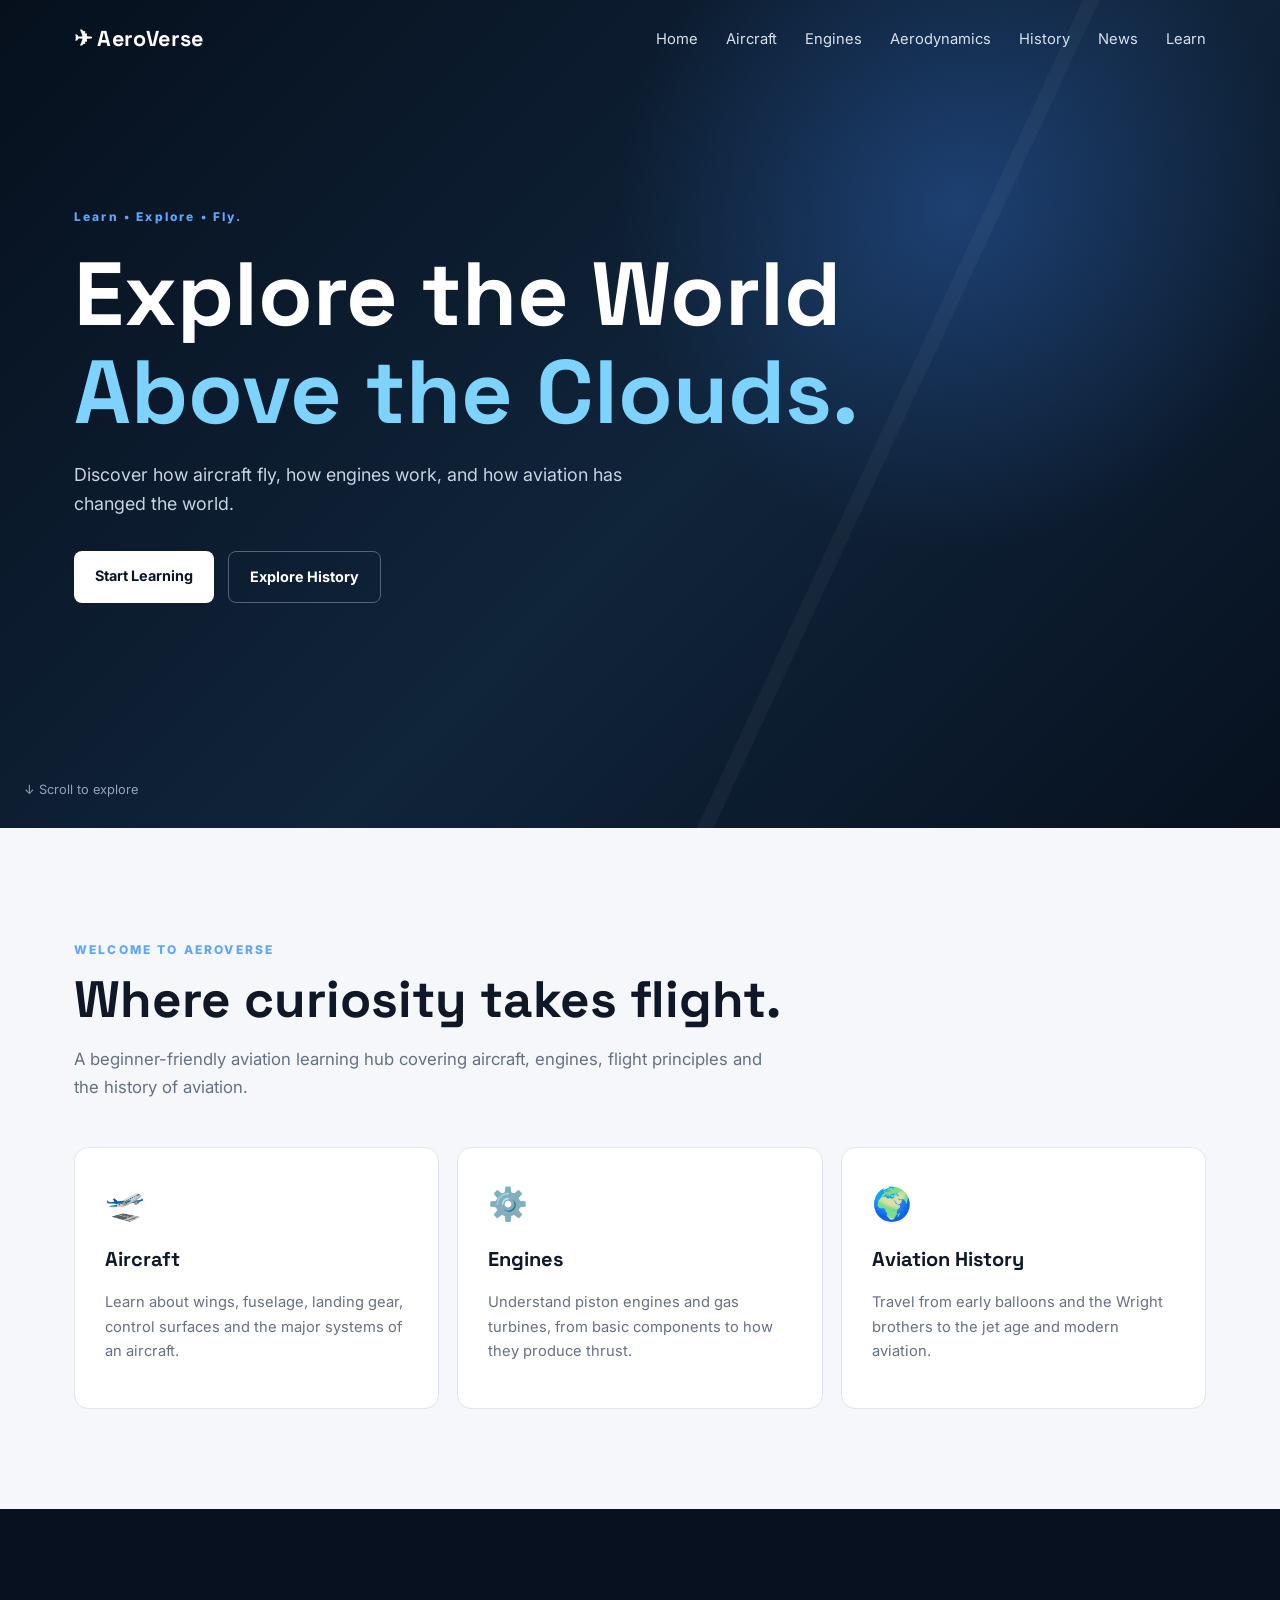
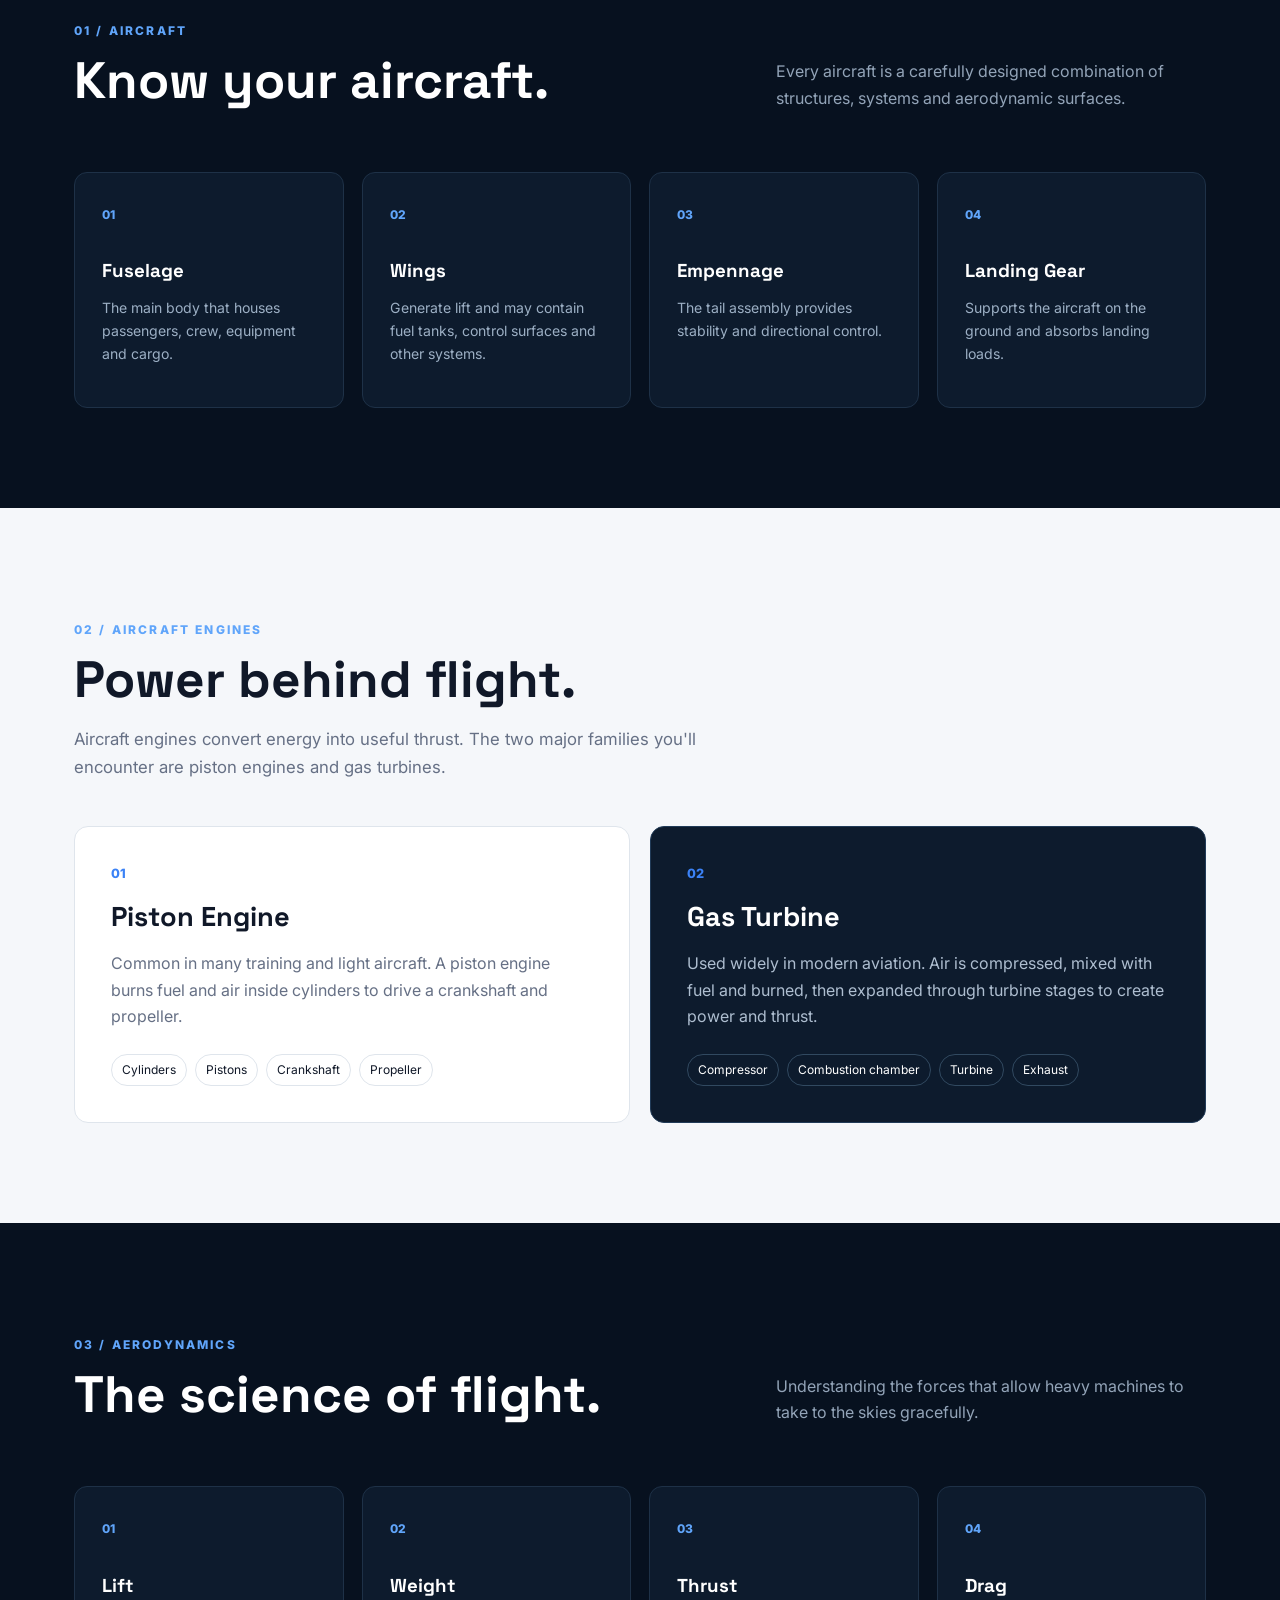
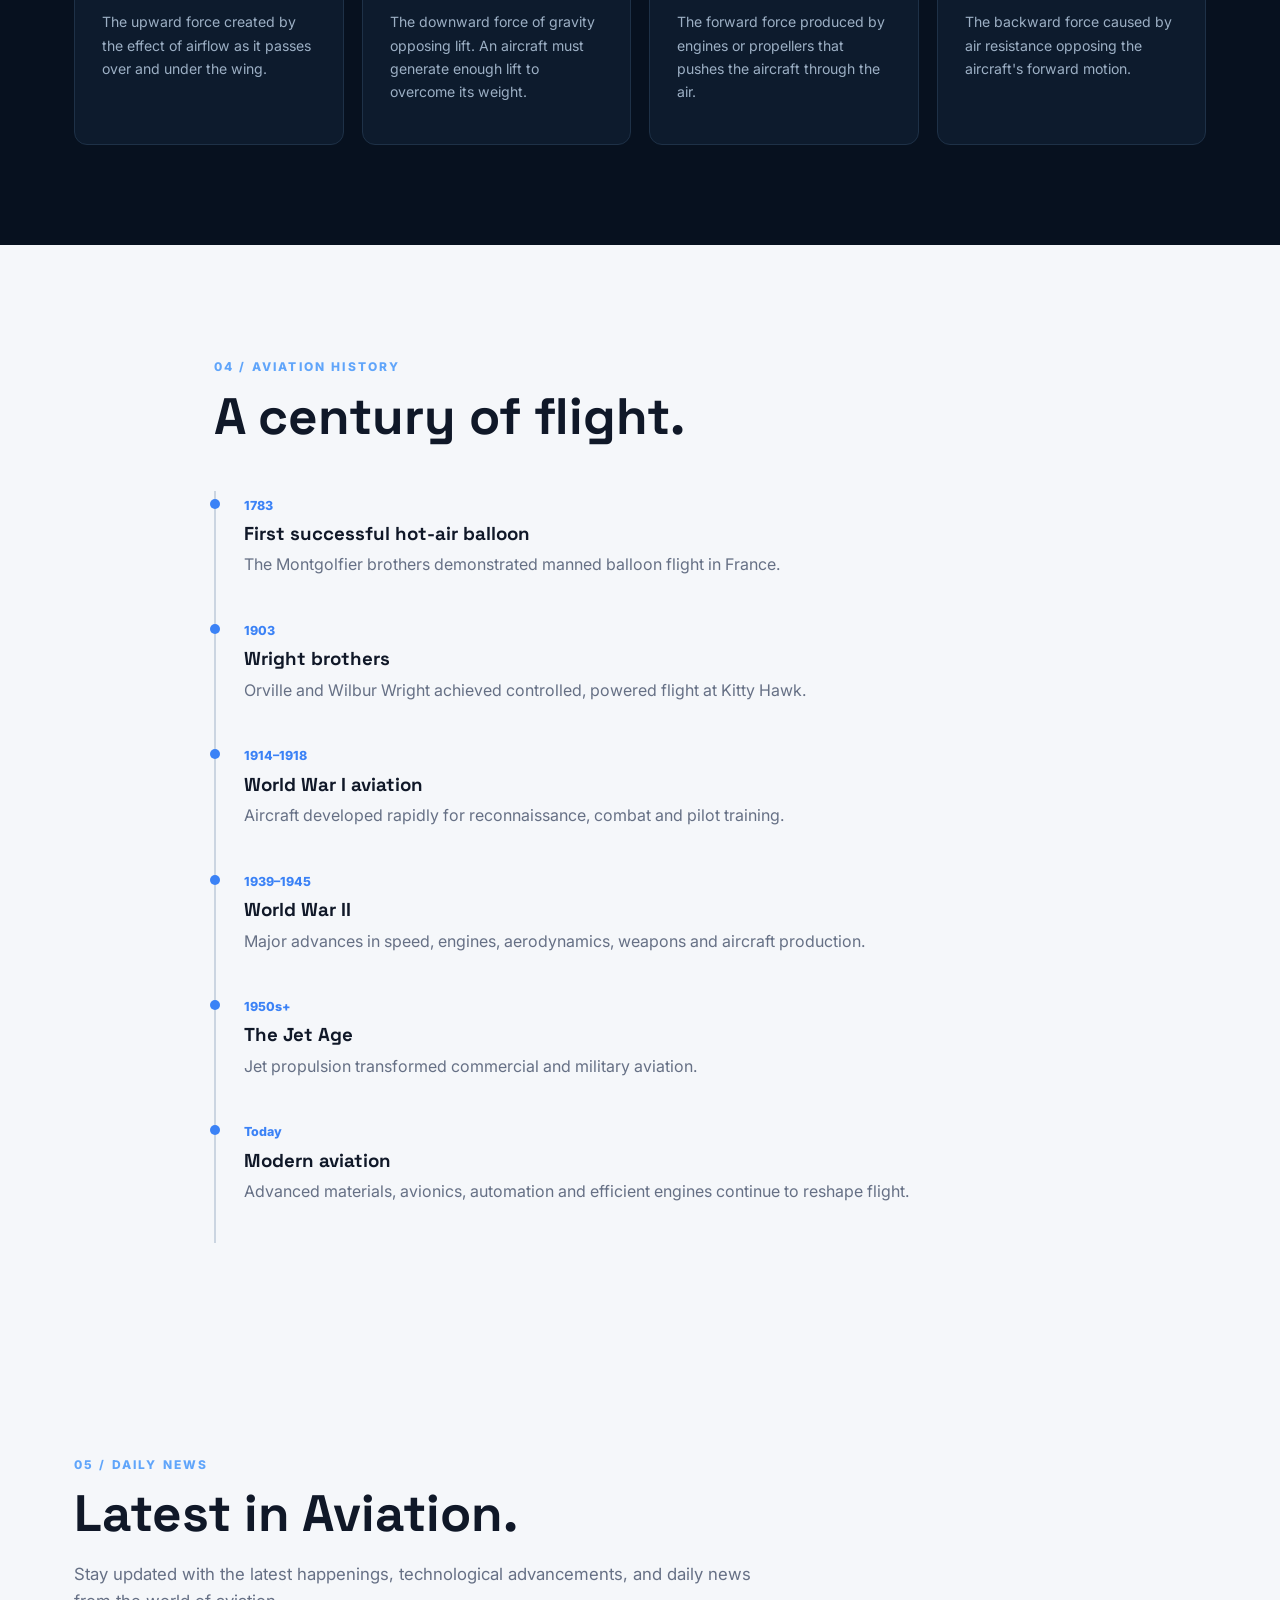
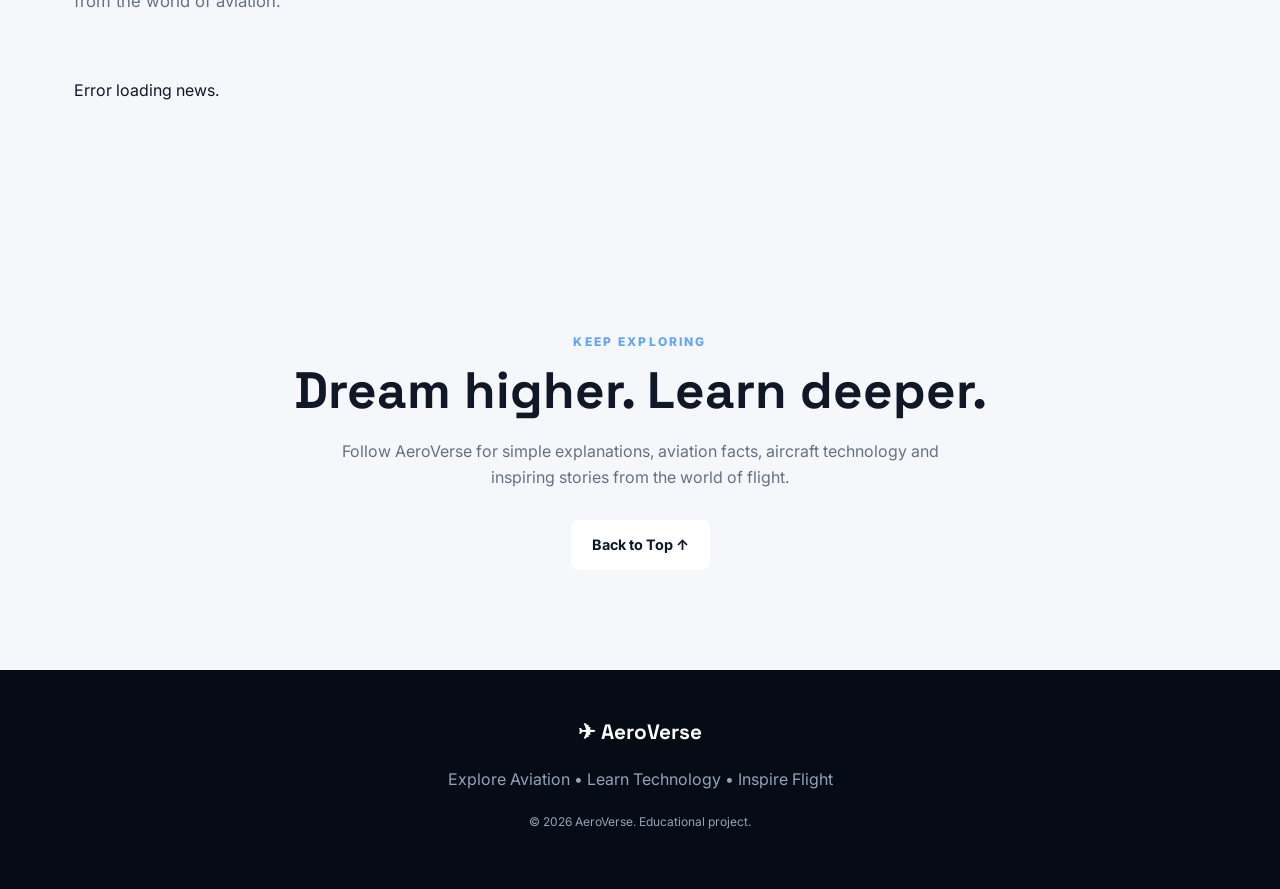
==== commit b44fa8c1: "feat: implement dynamic daily aviation news - Added a news container id in index.html to serve as a " ====
--- a/index.html
+++ b/index.html
@@ -149,22 +149,9 @@
       <h2>Latest in Aviation.</h2>
       <p class="section-lead">Stay updated with the latest happenings, technological advancements, and daily news from the world of aviation.</p>
 
-      <div class="news-grid">
-        <article class="news-card">
-          <div class="news-date">Today</div>
-          <h3>New Electric Aircraft Prototype Unveiled</h3>
-          <p>A leading aerospace company has revealed its latest fully electric prototype, promising zero emissions and quieter flights for short-haul routes.</p>
-        </article>
-        <article class="news-card">
-          <div class="news-date">Yesterday</div>
-          <h3>Global Air Traffic Nears Pre-Pandemic Levels</h3>
-          <p>According to the latest industry reports, passenger numbers across major international hubs are showing strong recovery, nearly matching figures from 2019.</p>
-        </article>
-        <article class="news-card">
-          <div class="news-date">2 days ago</div>
-          <h3>Breakthrough in Sustainable Aviation Fuel (SAF)</h3>
-          <p>Researchers have successfully tested a new blend of SAF that could reduce carbon emissions by up to 80% without requiring modifications to existing engines.</p>
-        </article>
+      <div class="news-grid" id="news-container">
+        <!-- News articles will be loaded dynamically via JavaScript -->
+        <p>Loading latest aviation news...</p>
       </div>
     </section>
 
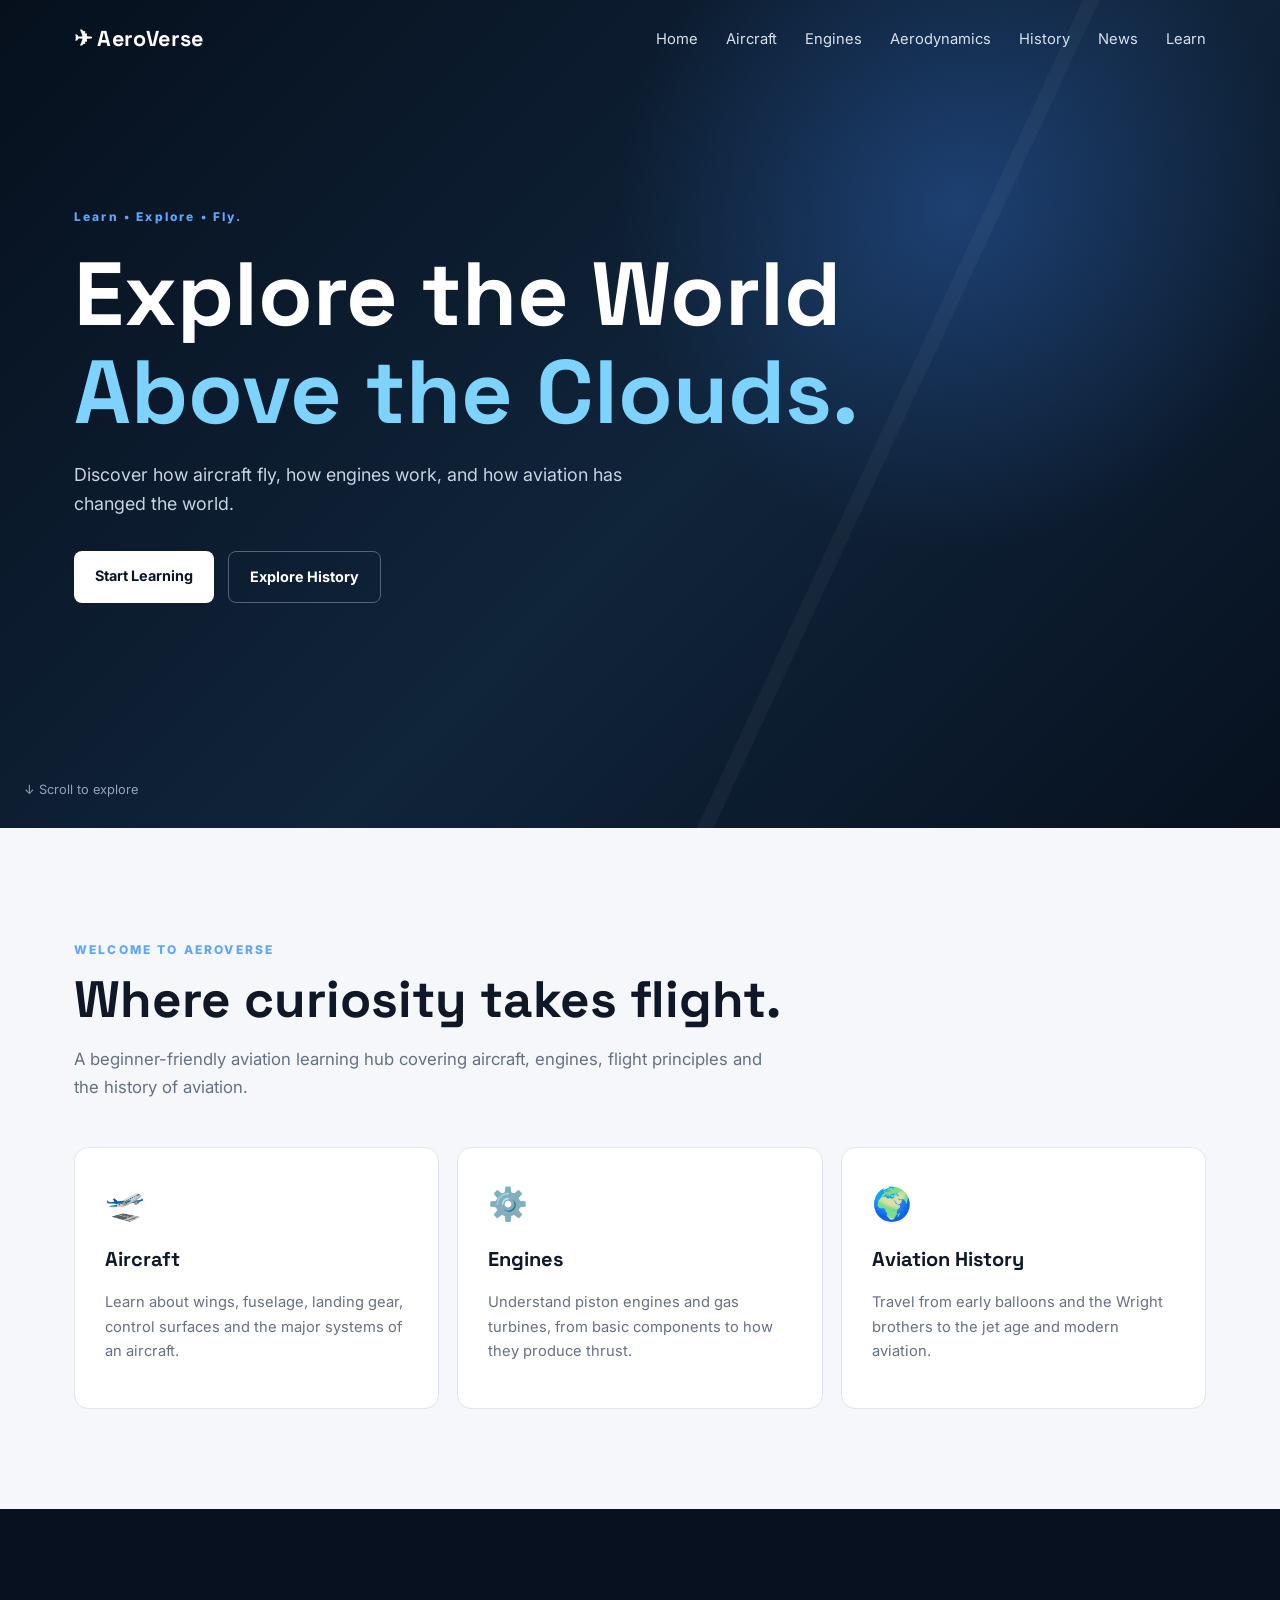
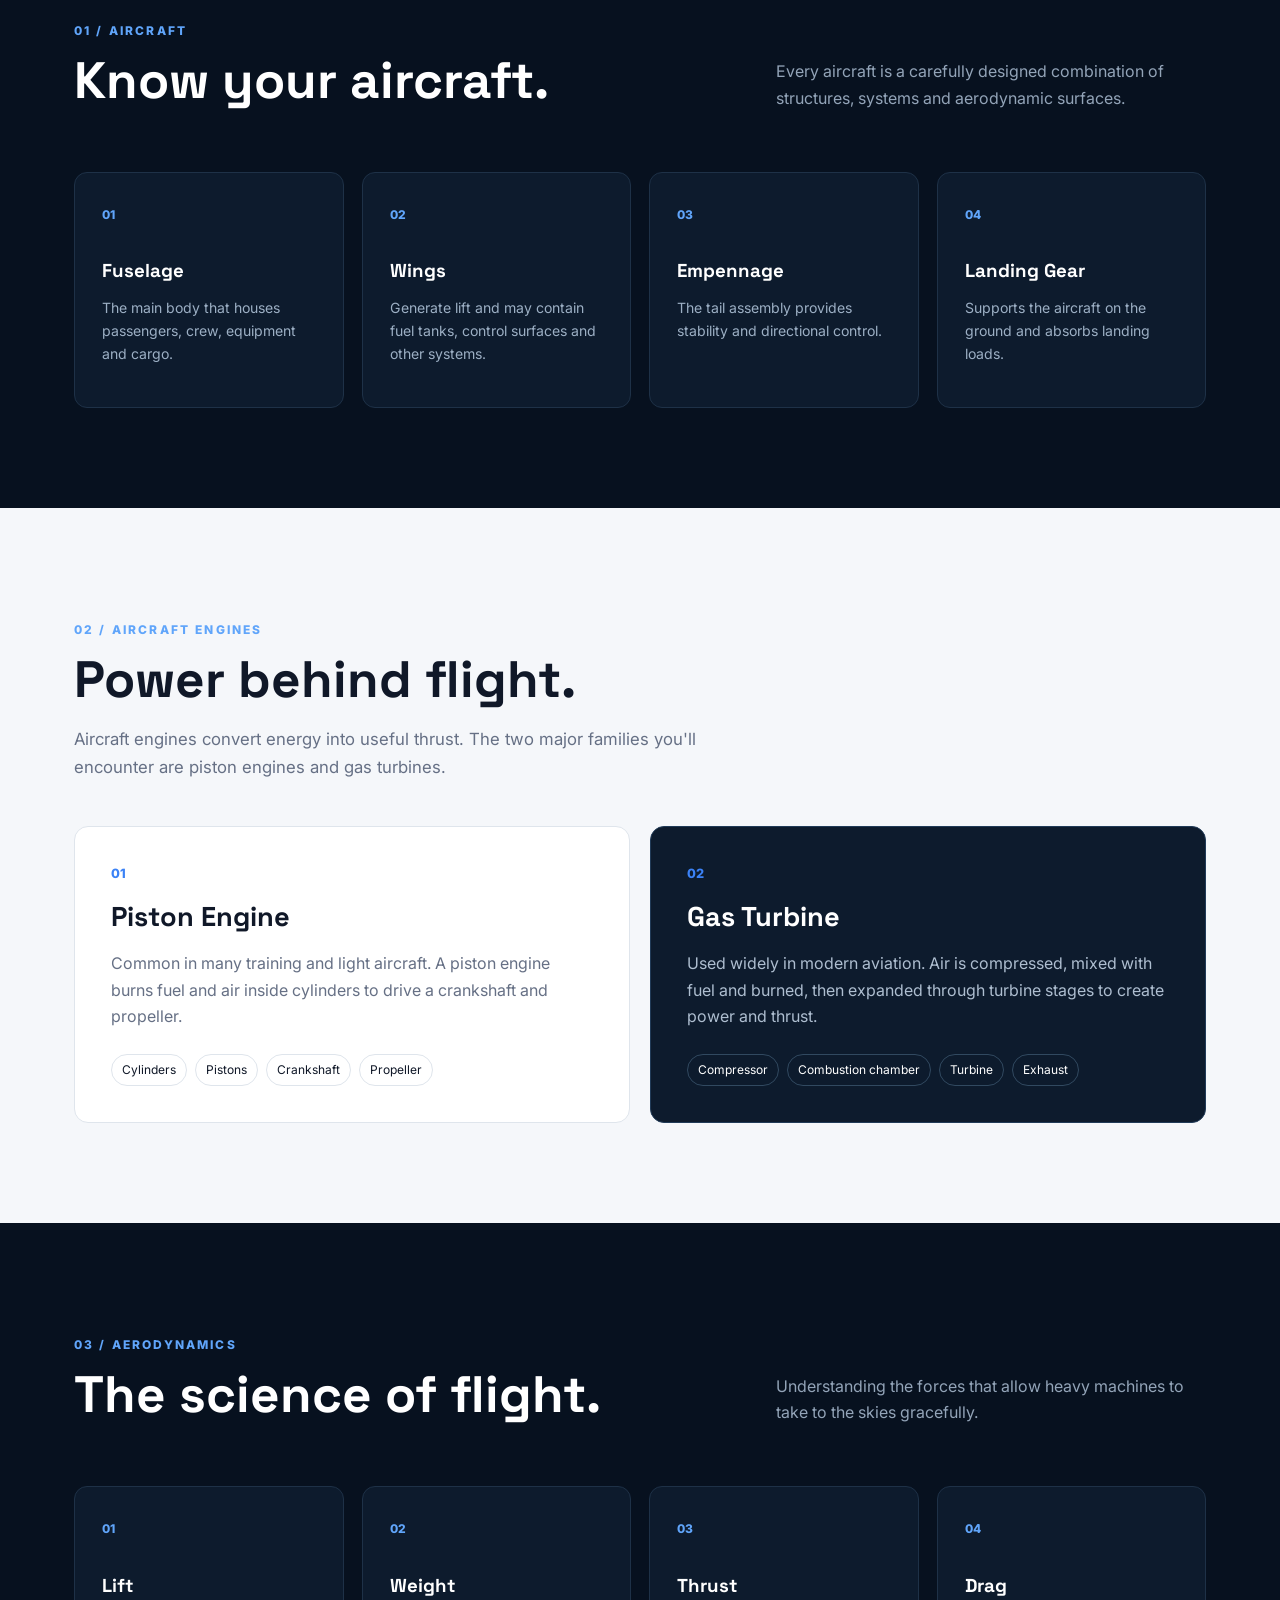
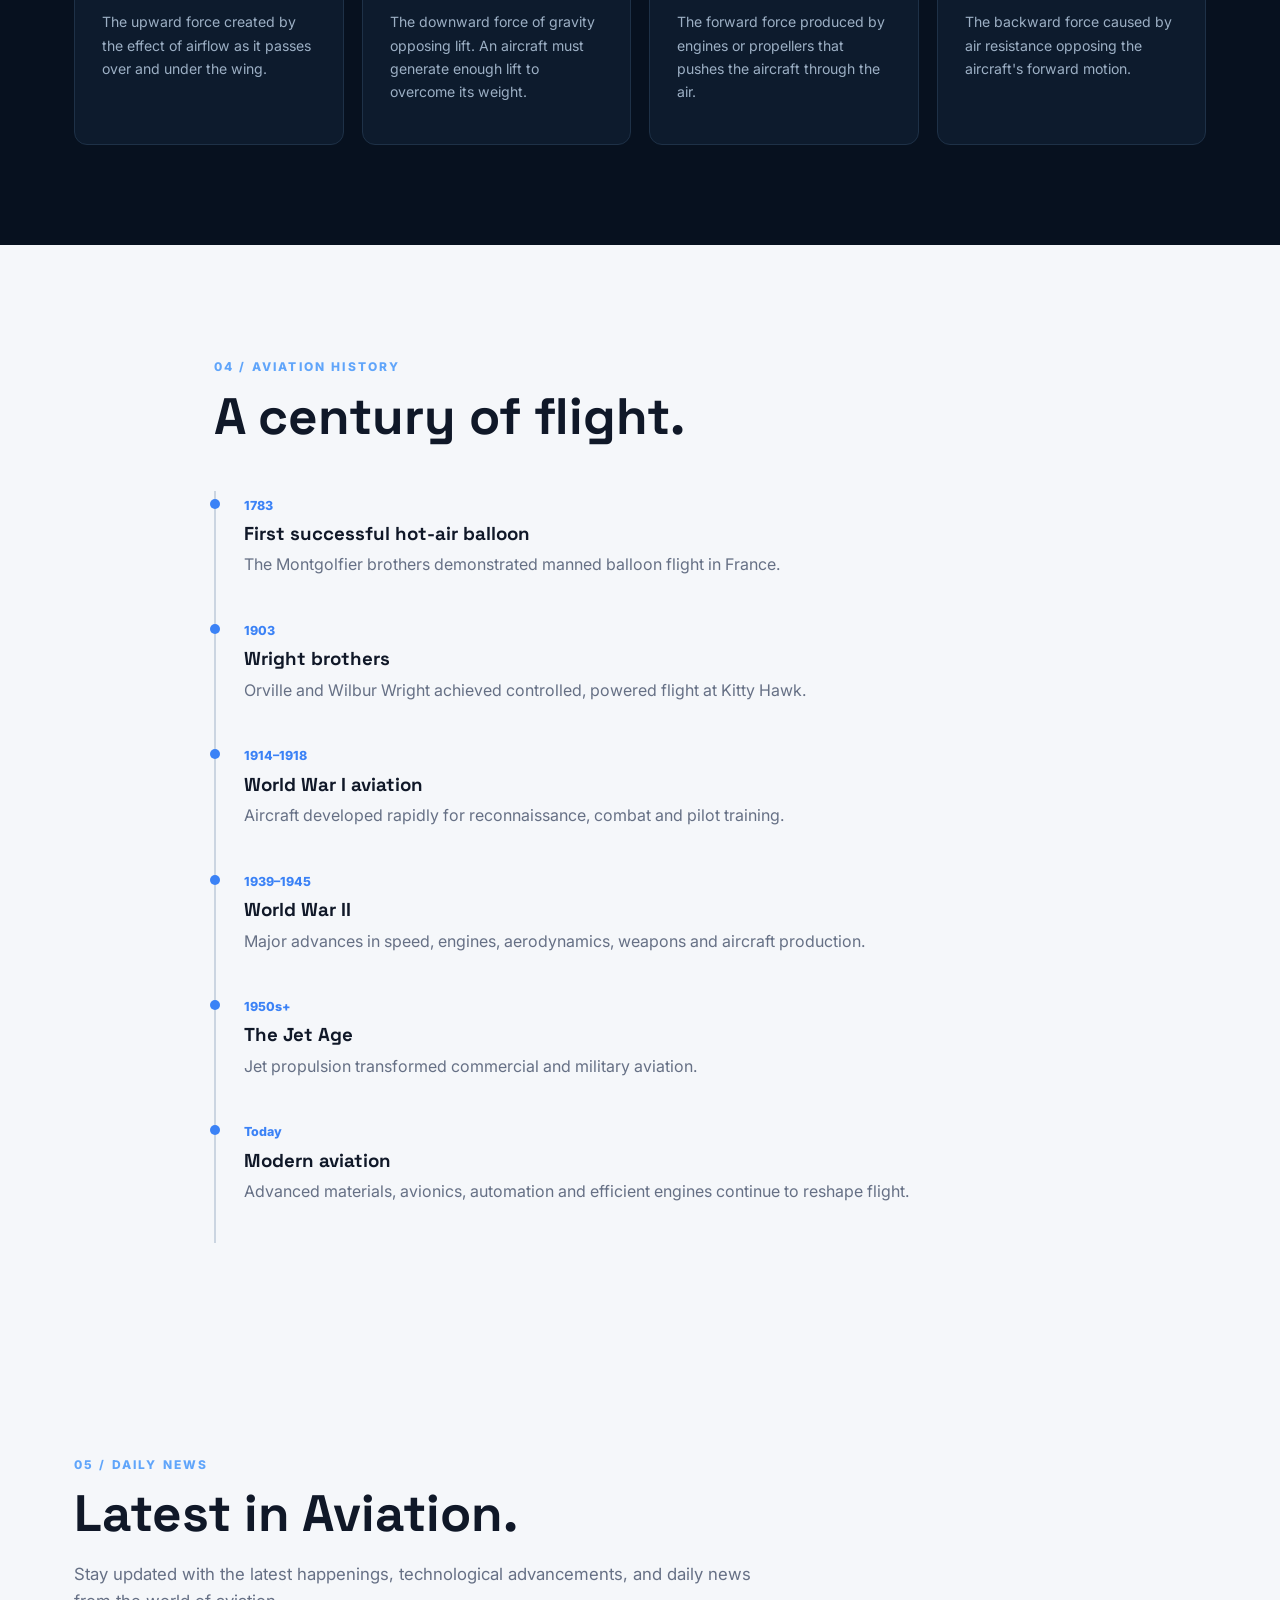
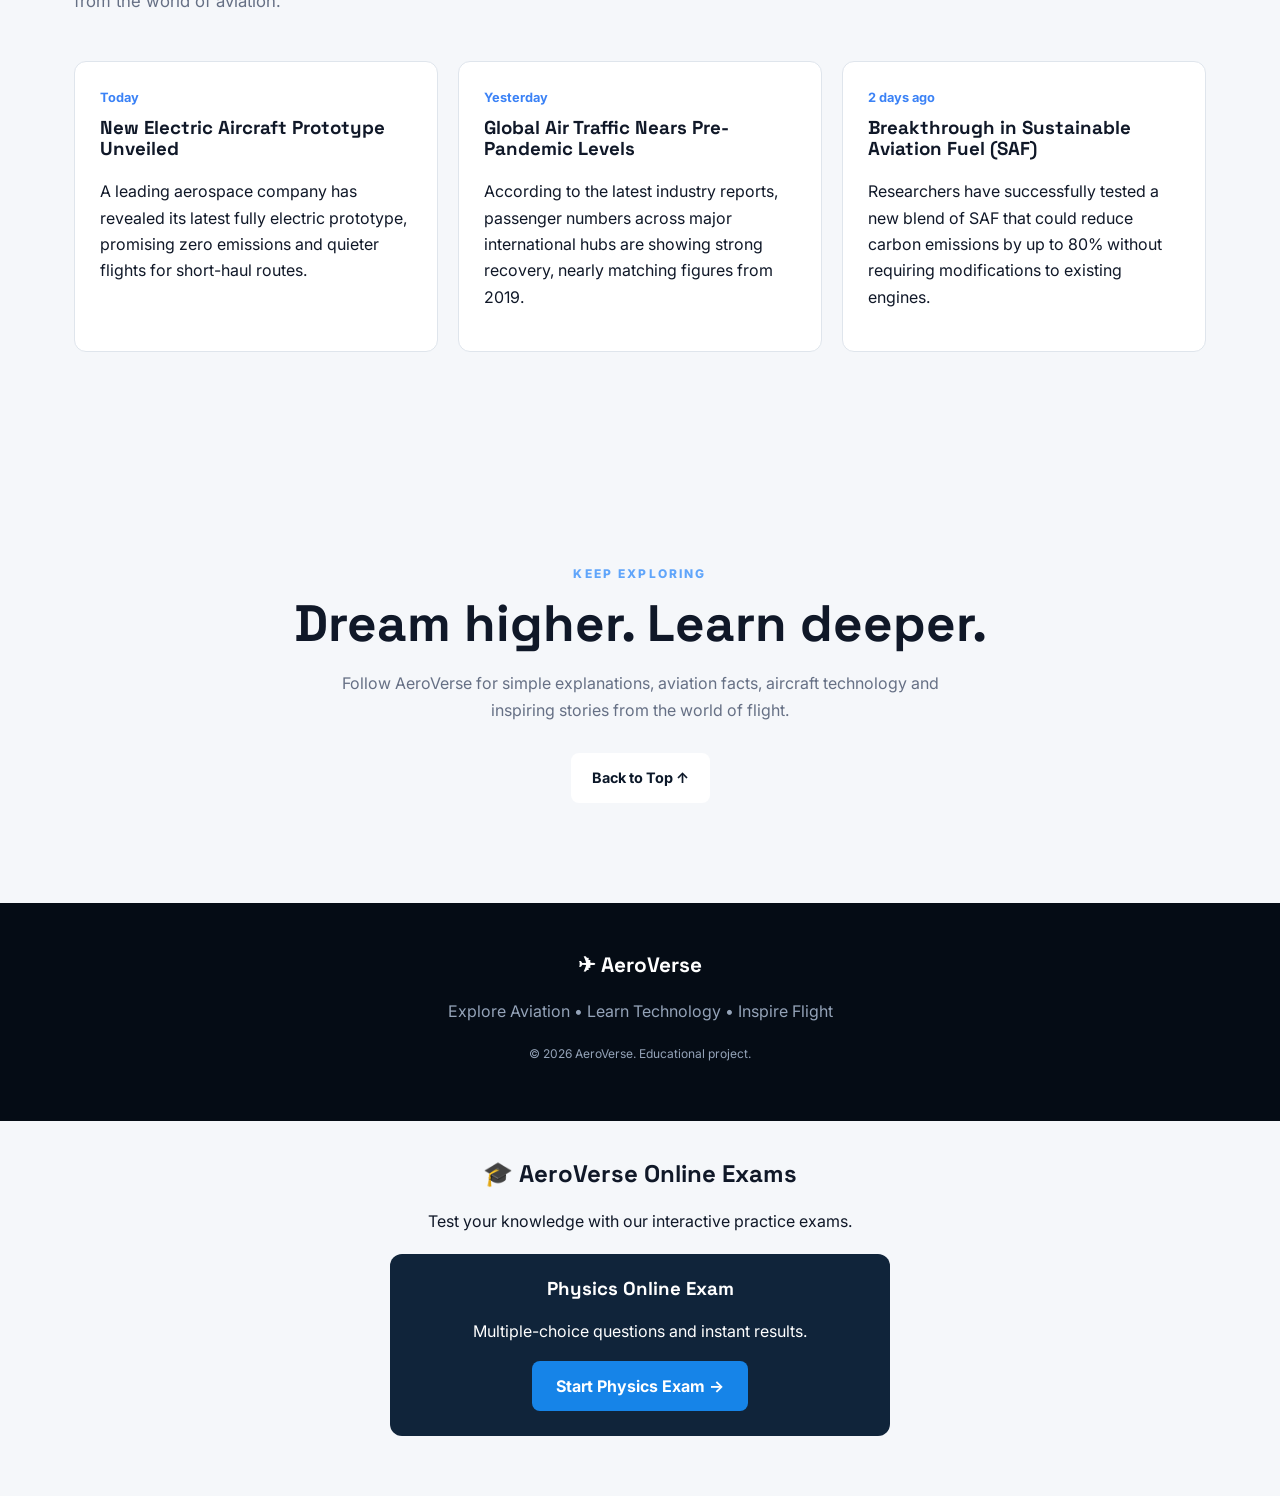
==== commit 64b68623: "Update index.html" ====
--- a/index.html
+++ b/index.html
@@ -149,9 +149,22 @@
       <h2>Latest in Aviation.</h2>
       <p class="section-lead">Stay updated with the latest happenings, technological advancements, and daily news from the world of aviation.</p>
 
-      <div class="news-grid" id="news-container">
-        <!-- News articles will be loaded dynamically via JavaScript -->
-        <p>Loading latest aviation news...</p>
+      <div class="news-grid">
+        <article class="news-card">
+          <div class="news-date">Today</div>
+          <h3>New Electric Aircraft Prototype Unveiled</h3>
+          <p>A leading aerospace company has revealed its latest fully electric prototype, promising zero emissions and quieter flights for short-haul routes.</p>
+        </article>
+        <article class="news-card">
+          <div class="news-date">Yesterday</div>
+          <h3>Global Air Traffic Nears Pre-Pandemic Levels</h3>
+          <p>According to the latest industry reports, passenger numbers across major international hubs are showing strong recovery, nearly matching figures from 2019.</p>
+        </article>
+        <article class="news-card">
+          <div class="news-date">2 days ago</div>
+          <h3>Breakthrough in Sustainable Aviation Fuel (SAF)</h3>
+          <p>Researchers have successfully tested a new blend of SAF that could reduce carbon emissions by up to 80% without requiring modifications to existing engines.</p>
+        </article>
       </div>
     </section>
 
@@ -171,4 +184,25 @@
 
   <script src="script.js"></script>
 </body>
+  
+<!-- AeroVerse Online Exams Section -->
+<section id="online-exams" style="padding:40px 20px; text-align:center;">
+  <h2>🎓 AeroVerse Online Exams</h2>
+  <p>Test your knowledge with our interactive practice exams.</p>
+
+  <div style="max-width:500px; margin:20px auto; padding:25px;
+              border-radius:12px; background:#10243a; color:white;">
+    <h3>Physics Online Exam</h3>
+    <p>Multiple-choice questions and instant results.</p>
+
+    <a href="AeroVerse_Physics_Online_Exam.html"
+       style="display:inline-block; padding:12px 24px;
+              background:#1684e8; color:white;
+              text-decoration:none; border-radius:8px;
+              font-weight:bold;">
+      Start Physics Exam →
+    </a>
+  </div>
+</section>
+
 </html>
